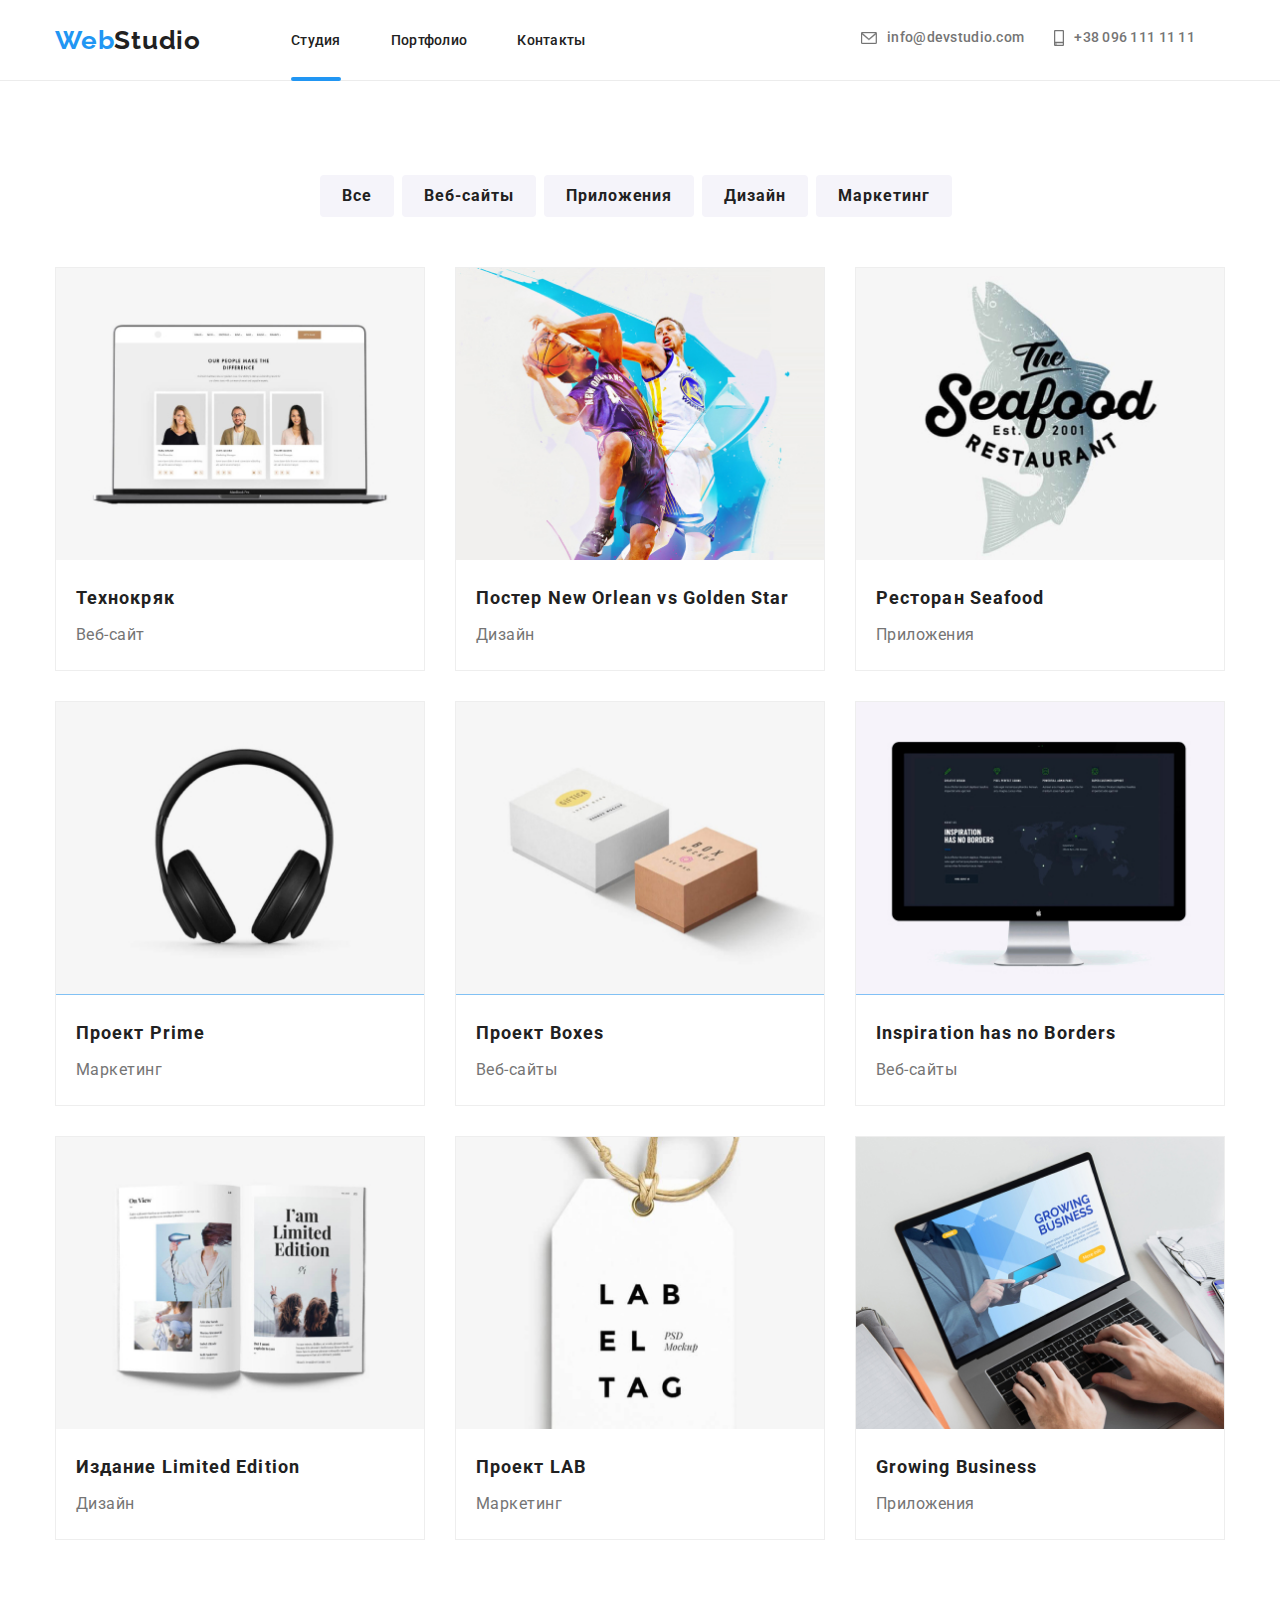
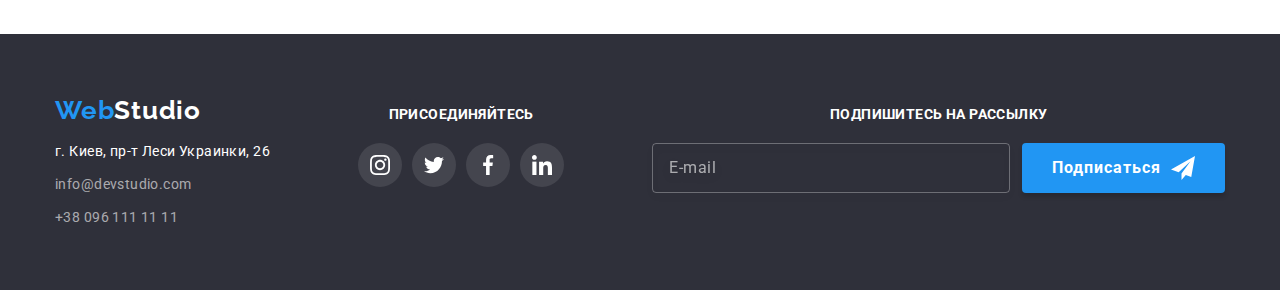
==== portfolio.html @ 198b00a4 "cтудитя готова" ====
<!DOCTYPE html>
<html lang="en">
  <head>
    <meta charset="UTF-8" />
    <meta http-equiv="X-UA-Compatible" content="IE=edge" />

    <link rel="preconnect" href="https://fonts.gstatic.com" />
    <link
      href="https://fonts.googleapis.com/css2?family=Raleway:wght@700&family=Roboto:wght@400;500;700;900&display=swap"
      rel="stylesheet"
    />
    <link rel="stylesheet" href="../css/main.min.css" />
    <meta name="viewport" content="width=device-width, initial-scale=1.0" />
    <title>Portfolio</title>
  </head>
  <body>
    <header class="header">
      <div class="container">
        <!-- Navigations -->
        <a href="./" class="navig-logo link">
          <span class="logo-span">Web</span>Studio</a
        >
        <div class="menu-container" data-menu>
          <nav class="navig">
            <ul class="menu list-no">
              <li class="menu__item">
                <a class="menu__link link line-bottom-link" href="./index.html"
                  >Студия</a
                >
              </li>

              <li class="menu__item">
                <a class="menu__link link" href="./">Портфолио</a>
              </li>
              <li class="menu__item">
                <a class="menu__link link" href="#">Контакты</a>
              </li>
            </ul>
          </nav>
          <div class="cont-block">
            <ul class="con-list list-no">
              <li class="con-list__item">
                <a class="con-list__link" href="mailto:info@devstudio.com">
                  <svg class="con-list__icon" width="16" height="12">
                    <use href="./img/icons/icons.svg#icon-envelope"></use>
                  </svg>
                  info@devstudio.com
                </a>
              </li>
              <li class="con-list__item con-list__item--right-magrin">
                <a class="link con-list__link" href="tel:+380961111111">
                  <svg class="con-list__icon" width="10" height="16">
                    <use href="./img/icons/icons.svg#icon-smartphone"></use>
                  </svg>

                  +38 096 111 11 11
                </a>
              </li>
            </ul>
            <ul class="sn-list">
              <li class="sn-list__item">
                <a href="#" class="sn-list__link">Instagram</a>
              </li>
              <li class="sn-list__item">
                <a href="#" class="sn-list__link">Twitter</a>
              </li>
              <li class="sn-list__item">
                <a href="#" class="sn-list__link">Facebook</a>
              </li>
              <li class="sn-list__item">
                <a href="#" class="sn-list__link">LinkedIn</a>
              </li>
            </ul>
          </div>
        </div>
        <button class="burger-but" type="button" data-menu-button>
          <svg
            class="burger-but__svg"
            aria-label="переключатель мобильного меню"
          >
            <use
              class="burger-but__icon-menu"
              href="./img/icons/icons.svg#burger"
            ></use>
            <use
              class="burger-but__icon-cross"
              href="./img/icons/icons.svg#cross-menu"
            ></use>
          </svg>
        </button>
      </div>
    </header>
    <main>
      <section class="catalog">
        <div class="container">
          <ul class="but-list list-no">
            <li><button class="but-list__but" type="button">Все</button></li>
            <li>
              <button class="but-list__but" type="button">Веб-сайты</button>
            </li>
            <li>
              <button class="but-list__but" type="button">Приложения</button>
            </li>
            <li><button class="but-list__but" type="button">Дизайн</button></li>
            <li>
              <button class="but-list__but" type="button">Маркетинг</button>
            </li>
          </ul>
          <ul class="project-list list-no">
            <!-- Я не знаю это должна быть кнопка или ссылка. Я думаю ссылка -->
            <li class="project-list__item">
              <a href="#" class="project">
                <div class="project__des-block">
                  <img
                    src="../img/portfolio/img.jpg"
                    alt="Веб-сайт"
                    width="370"
                  />
                  <p class="project__dec">
                    Технокряк это современная площадка распространения
                    коронавируса. Компании используют эту платформу для
                    цифрового шпионажа и атак на защищённые сервера конкурентов.
                  </p>
                </div>
                <div class="project__name-type-b">
                  <h3 class="project__name">Технокряк</h3>
                  <p class="project__type">Веб-сайт</p>
                </div>
              </a>
            </li>
            <li class="project-list__item">
              <a href="#" class="project">
                <div class="project__des-block">
                  <img
                    src="../img/portfolio/img-1.jpg"
                    alt="Дизайн"
                    width="370"
                  />
                  <p class="project__dec">
                    Технокряк это современная площадка распространения
                    коронавируса. Компании используют эту платформу для
                    цифрового шпионажа и атак на защищённые сервера конкурентов.
                  </p>
                </div>
                <div class="project__name-type-b">
                  <h3 class="project__name">
                    Постер New Orlean vs Golden Star
                  </h3>
                  <p class="project__type">Дизайн</p>
                </div>
              </a>
            </li>
            <li class="project-list__item">
              <a href="#" class="project">
                <div class="project__des-block">
                  <img
                    src="../img/portfolio/img-2.jpg"
                    alt="Приложения"
                    width="370"
                  />
                  <p class="project__dec">
                    Технокряк это современная площадка распространения
                    коронавируса. Компании используют эту платформу для
                    цифрового шпионажа и атак на защищённые сервера конкурентов.
                  </p>
                </div>
                <div class="project__name-type-b">
                  <h3 class="project__name">Ресторан Seafood</h3>
                  <p class="project__type">Приложения</p>
                </div>
              </a>
            </li>
            <li class="project-list__item">
              <a href="#" class="project">
                <div class="project__des-block">
                  <img
                    src="../img/portfolio/img-3.jpg"
                    alt="Маркетинг"
                    width="370"
                  />
                  <p class="project__dec">
                    Технокряк это современная площадка распространения
                    коронавируса. Компании используют эту платформу для
                    цифрового шпионажа и атак на защищённые сервера конкурентов.
                  </p>
                </div>
                <div class="project__name-type-b">
                  <h3 class="project__name">Проект Prime</h3>
                  <p class="project__type">Маркетинг</p>
                </div>
              </a>
            </li>
            <li class="project-list__item">
              <a href="#" class="project">
                <div class="project__des-block">
                  <img
                    src="../img/portfolio/img-4.jpg"
                    alt="Приложения"
                    width="370"
                  />
                  <p class="project__dec">
                    Технокряк это современная площадка распространения
                    коронавируса. Компании используют эту платформу для
                    цифрового шпионажа и атак на защищённые сервера конкурентов.
                  </p>
                </div>
                <div class="project__name-type-b">
                  <h3 class="project__name">Проект Boxes</h3>
                  <p class="project__type">Веб-сайты</p>
                </div>
              </a>
            </li>
            <li class="project-list__item">
              <a href="" class="project">
                <div class="project__des-block">
                  <img
                    src="../img/portfolio/img-5.jpg"
                    alt="Веб-сайты"
                    width="370"
                  />
                  <p class="project__dec">
                    Технокряк это современная площадка распространения
                    коронавируса. Компании используют эту платформу для
                    цифрового шпионажа и атак на защищённые сервера конкурентов.
                  </p>
                </div>
                <div class="project__name-type-b">
                  <h3 class="project__name">Inspiration has no Borders</h3>
                  <p class="project__type">Веб-сайты</p>
                </div>
              </a>
            </li>
            <li class="project-list__item">
              <a href="#" class="project">
                <div class="project__des-block">
                  <img
                    src="../img/portfolio/img-6.jpg"
                    alt="Дизайн"
                    width="370"
                  />
                  <p class="project__dec">
                    Технокряк это современная площадка распространения
                    коронавируса. Компании используют эту платформу для
                    цифрового шпионажа и атак на защищённые сервера конкурентов.
                  </p>
                </div>
                <div class="project__name-type-b">
                  <h3 class="project__name">Издание Limited Edition</h3>
                  <p class="project__type">Дизайн</p>
                </div>
              </a>
            </li>
            <li class="project-list__item">
              <a href="#" class="project">
                <div class="project__des-block">
                  <img
                    src="../img/portfolio/img-7.jpg"
                    alt="Маркетинг"
                    width="370"
                  />
                  <p class="project__dec">
                    Технокряк это современная площадка распространения
                    коронавируса. Компании используют эту платформу для
                    цифрового шпионажа и атак на защищённые сервера конкурентов.
                  </p>
                </div>
                <div class="project__name-type-b">
                  <h3 class="project__name">Проект LAB</h3>
                  <p class="project__type">Маркетинг</p>
                </div>
              </a>
            </li>
            <li class="project-list__item">
              <a href="#" class="project">
                <div class="project__des-block">
                  <img
                    src="../img/portfolio/img-8.jpg"
                    alt="Приложения"
                    width="370"
                  />
                  <p class="project__dec">
                    Технокряк это современная площадка распространения
                    коронавируса. Компании используют эту платформу для
                    цифрового шпионажа и атак на защищённые сервера конкурентов.
                  </p>
                </div>
                <div class="project__name-type-b">
                  <h3 class="project__name">Growing Business</h3>
                  <p class="project__type">Приложения</p>
                </div>
              </a>
            </li>
          </ul>
        </div>
      </section>
    </main>
    <footer class="footer">
      <div class="container content-foot">
        <!-- Адрес и контакты в футере -->
        <div class="info-footer">
          <a href="./" class="info-footer__logo">
            <span class="logo-span">Web</span
            ><span class="white-span">Studio</span>
          </a>
          <address class="address">
            <a
              href="https://goo.gl/maps/hZhFV1fXpXnWWx7i7"
              class="address__street link"
              target="_blank"
              >г. Киев, пр-т Леси Украинки, 26</a
            >
            <ul class="con-list con-list--no-flex">
              <li
                class="
                  con-list__item con-list__item--margin con-list__item--look
                "
              >
                <a
                  class="link con-list__link-footer"
                  href="mailto:info@devstudio.com"
                >
                  info@devstudio.com
                </a>
              </li>
              <li
                class="
                  con-list__item con-list__item--margin con-list__item--look
                "
              >
                <a class="link con-list__link-footer" href="tel:+380961111111">
                  +38 096 111 11 11
                </a>
              </li>
            </ul>
          </address>
        </div>
        <div class="sn-footer">
          <h3 class="sn-footer__title">присоединяйтесь</h3>
          <ul class="massage-list list-no">
            <li class="massage-list__items">
              <a href="" class="massage-list__link massage-list__link--bg">
                <svg
                  class="massage-list__icon massage-list__icon--fill"
                  width="40"
                >
                  <use href="./img/icons/icons.svg#icon-instagram"></use>
                </svg>
              </a>
            </li>
            <li class="massage-list__items">
              <a href="" class="massage-list__link link massage-list__link--bg">
                <svg
                  class="massage-list__icon massage-list__icon--fill"
                  width="40"
                >
                  <use href="./img/icons/icons.svg#icon-twitter"></use>
                </svg>
              </a>
            </li>
            <li class="massage-list__items">
              <a href="" class="massage-list__link link massage-list__link--bg">
                <svg
                  class="massage-list__icon massage-list__icon--fill"
                  width="40"
                >
                  <use href="./img/icons/icons.svg#icon-facebook"></use>
                </svg>
              </a>
            </li>
            <li class="massage-list__items">
              <a href="" class="massage-list__link link massage-list__link--bg">
                <svg
                  class="massage-list__icon massage-list__icon--fill"
                  width="40"
                >
                  <use href="./img/icons/icons.svg#icon-linkedin"></use>
                </svg>
              </a>
            </li>
          </ul>
        </div>
        <div class="form-block">
          <h3 class="sn-footer__title">Подпишитесь на рассылку</h3>
          <form class="footer-form">
            <input
              type="email"
              class="footer-form__input"
              placeholder="E-mail"
              autocomplete="email"
            />
            <button type="submit" class="footer-form__order-but">
              Подписаться
              <svg class="footer-form__icon">
                <use href="./img/icons/icons.svg#teleg-icon"></use>
              </svg>
            </button>
          </form>
        </div>
      </div>
    </footer>
  </body>
  <script src="./js/menu.js"></script>
</html>
---- css/main.min.css ----
*,::before,::after{margin:0;padding:0}img{display:block;max-width:100%;height:auto}h1,h2,h3,h4,h5,h6,p{margin-top:0}html{-webkit-box-sizing:border-box;box-sizing:border-box}*,*::after,*::before{-webkit-box-sizing:inherit;box-sizing:inherit}ul{list-style:none}a{text-decoration:none}body{-webkit-box-sizing:border-box;box-sizing:border-box;font-family:"Roboto",sans-serif;background:#ffffff}button{cursor:pointer}.container{margin-left:auto;margin-right:auto;padding:0px 15px}@media screen and (min-width: 480px){.container{width:480px}}@media screen and (min-width: 768px){.container{width:768px}}@media screen and (min-width: 1200px){.container{width:1200px}}.title-section{font-family:"Roboto",sans-serif;font-weight:700;font-size:28px;line-height:1.17;text-align:center;letter-spacing:0.03em;margin-bottom:30px}@media screen and (min-width: 1200px){.title-section{font-size:36px;line-height:1.16;margin-bottom:50px}}.hero-section__order-but,.footer-form__order-but,.order-but,.but-list__but{background:#2196f3;font-family:"Roboto",sans-serif;font-weight:700;font-size:16px;line-height:1.87;border:none;letter-spacing:0.06em;color:#ffffff;-webkit-box-shadow:0px 4px 4px rgba(0,0,0,0.15);box-shadow:0px 4px 4px rgba(0,0,0,0.15);border-radius:4px;-webkit-transition:-webkit-transform 600ms cubic-bezier(0.4, 0, 0.2, 1);transition:-webkit-transform 600ms cubic-bezier(0.4, 0, 0.2, 1);transition:transform 600ms cubic-bezier(0.4, 0, 0.2, 1);transition:transform 600ms cubic-bezier(0.4, 0, 0.2, 1), -webkit-transform 600ms cubic-bezier(0.4, 0, 0.2, 1);overflow:hidden;padding:10px 30px 10px 30px}.hero-section__order-but:active,.footer-form__order-but:active,.order-but:active,.but-list__but:active{-webkit-transform:scale(0.9);transform:scale(0.9)}.navig-logo,.info-footer__logo{font-family:"Raleway", sans-serif;font-weight:700;font-size:24px;line-height:1.3;letter-spacing:0.03em;height:31px;color:#212121}@media screen and (min-width: 1200px){.navig-logo,.info-footer__logo{font-size:26px}}.navig{display:-webkit-box;display:-ms-flexbox;display:flex;-ms-flex-wrap:wrap;flex-wrap:wrap}.header{position:-webkit-sticky;position:sticky;padding:24px 0px 25px 0px;border-bottom:1px solid #ececec}.header .container{display:-webkit-box;display:-ms-flexbox;display:flex;-webkit-box-pack:justify;-ms-flex-pack:justify;justify-content:space-between;-webkit-box-align:center;-ms-flex-align:center;align-items:center}@media screen and (min-width: 1200px){.header .container{-webkit-box-pack:start;-ms-flex-pack:start;justify-content:flex-start}}.navig-logo{margin-right:90px}.navig-logo .logo-span{color:#2196f3}@media screen and (max-width: 767px){.menu-container{position:absolute;top:0;left:0;width:100%;height:100vh;display:none;background:#FFFFFF;padding:48px 40px}.menu-container.is-open{display:-webkit-box;display:-ms-flexbox;display:flex;-webkit-box-orient:vertical;-webkit-box-direction:normal;-ms-flex-direction:column;flex-direction:column;-webkit-box-pack:justify;-ms-flex-pack:justify;justify-content:space-between}}@media screen and (min-width: 768px){.menu-container{display:-webkit-box;display:-ms-flexbox;display:flex;width:100%}}@media screen and (min-width: 767px){.menu{-webkit-box-align:center;-ms-flex-align:center;align-items:center;display:-webkit-box;display:-ms-flexbox;display:flex}}.menu__item{position:relative;margin-right:50px}.menu__item:not(:last-child){margin-bottom:35px}@media screen and (min-width: 768px){.menu__item:not(:last-child){margin-bottom:0px;margin-right:50px}}.menu__link{font-weight:500;font-size:40px;line-height:1.17;text-align:center;letter-spacing:0.02em;color:#212121;-webkit-transition:color 250ms cubic-bezier(0.4, 0, 0.2, 1);transition:color 250ms cubic-bezier(0.4, 0, 0.2, 1)}@media screen and (min-width: 767px){.menu__link{font-size:14px;font-weight:500;line-height:1.14;color:#212121;letter-spacing:0.02em}}.menu__link:hover,.menu__link:focus{color:#2196f3}@media screen and (min-width: 768px){.menu__link::after{position:absolute;top:100%;left:0%;width:100%;content:"";background:#2196f3;border-radius:2px;height:4px;margin-top:34.3px;-webkit-transform:scaleX(0);transform:scaleX(0);-webkit-transition:-webkit-transform 250ms cubic-bezier(0.4, 0, 0.2, 1);transition:-webkit-transform 250ms cubic-bezier(0.4, 0, 0.2, 1);transition:transform 250ms cubic-bezier(0.4, 0, 0.2, 1);transition:transform 250ms cubic-bezier(0.4, 0, 0.2, 1), -webkit-transform 250ms cubic-bezier(0.4, 0, 0.2, 1)}}@media screen and (min-width: 1200px){.menu__link::after{margin-top:28.3px}}.menu__link:hover::after,.menu__link:focus::after{-webkit-transform:scaleX(1);transform:scaleX(1)}@media screen and (min-width: 768px){.line-bottom-link::after{position:absolute;top:100%;left:0%;width:100%;content:"";background:#2196f3;border-radius:2px;height:4px;margin-top:34.3px;-webkit-transform:scaleX(1);transform:scaleX(1)}}@media screen and (min-width: 1200px){.line-bottom-link::after{margin-top:28.3px}}.cont-block{display:block}@media screen and (min-width: 1200px){.cont-block{margin-left:auto}}@media screen and (max-width: 767px){.con-list{margin-bottom:64px;display:-webkit-box;display:-ms-flexbox;display:flex;-webkit-box-orient:vertical;-webkit-box-direction:reverse;-ms-flex-direction:column-reverse;flex-direction:column-reverse}}@media screen and (min-width: 768px){.con-list{display:-webkit-box;display:-ms-flexbox;display:flex;-webkit-box-orient:vertical;-webkit-box-direction:normal;-ms-flex-direction:column;flex-direction:column;margin-left:auto}}@media screen and (min-width: 1200px){.con-list{-webkit-box-orient:horizontal;-webkit-box-direction:normal;-ms-flex-direction:row;flex-direction:row}}@media screen and (min-width: 768px) and (max-width: 1199px){.con-list__item--bottom-margin{margin-bottom:10px}}.con-list__item--right-magrin{margin-right:0px}@media screen and (min-width: 1200px){.con-list__item{margin-right:30px}}.con-list__link{font-weight:500;font-size:34px;line-height:1.17;color:#757575;display:-webkit-box;display:-ms-flexbox;display:flex;-webkit-box-align:center;-ms-flex-align:center;align-items:center;-webkit-transition:color 250ms cubic-bezier(0.4, 0, 0.2, 1),fill 250ms cubic-bezier(0.4, 0, 0.2, 1);transition:color 250ms cubic-bezier(0.4, 0, 0.2, 1),fill 250ms cubic-bezier(0.4, 0, 0.2, 1)}@media screen and (max-width: 767px){.con-list__item:first-child .con-list__link{font-size:24px;line-height:2;color:#757575}}@media screen and (min-width: 768px){.con-list__link{font-weight:500;font-size:14px;line-height:1.14;letter-spacing:0.02em;color:#757575}}.con-list__link:hover,.con-list__link:focus{color:#2196f3}.con-list__icon{stroke:currentColor;margin-right:10px}@media screen and (max-width: 767px){.con-list__icon{display:none}}.sn-list{display:-webkit-box;display:-ms-flexbox;display:flex}@media screen and (min-width: 768px){.sn-list{display:none}}.sn-list__item{display:inline-block}.sn-list__item:not(:last-child){margin-right:10px}.sn-list__link{font-family:"Roboto",sans-serif;font-weight:500;font-size:18px;line-height:1.22;letter-spacing:0.02em;color:#2196f3;border-right:1px solid rgba(33,33,33,0.2);padding-right:10px}.burger-but{z-index:10;display:inline;border:none;background:none}@media screen and (min-width: 768px){.burger-but{display:none}}.burger-but__svg{width:40px;height:40px}.burger-but__icon-menu{display:block}.burger-but.is-open .burger-but__icon-menu{display:none}.burger-but__icon-cross{display:none}.burger-but.is-open .burger-but__icon-cross{display:block}.hero-section__order-but,.footer-form__order-but,.order-but,.but-list__but{background:#2196f3;font-family:"Roboto",sans-serif;font-weight:700;font-size:16px;line-height:1.87;border:none;letter-spacing:0.06em;color:#ffffff;-webkit-box-shadow:0px 4px 4px rgba(0,0,0,0.15);box-shadow:0px 4px 4px rgba(0,0,0,0.15);border-radius:4px;-webkit-transition:-webkit-transform 600ms cubic-bezier(0.4, 0, 0.2, 1);transition:-webkit-transform 600ms cubic-bezier(0.4, 0, 0.2, 1);transition:transform 600ms cubic-bezier(0.4, 0, 0.2, 1);transition:transform 600ms cubic-bezier(0.4, 0, 0.2, 1), -webkit-transform 600ms cubic-bezier(0.4, 0, 0.2, 1);overflow:hidden;padding:10px 30px 10px 30px}.hero-section__order-but:active,.footer-form__order-but:active,.order-but:active,.but-list__but:active{-webkit-transform:scale(0.9);transform:scale(0.9)}.navig-logo,.info-footer__logo{font-family:"Raleway", sans-serif;font-weight:700;font-size:24px;line-height:1.3;letter-spacing:0.03em;height:31px;color:#212121}@media screen and (min-width: 1200px){.navig-logo,.info-footer__logo{font-size:26px}}.hero-section{display:-webkit-box;display:-ms-flexbox;display:flex;-webkit-box-align:center;-ms-flex-align:center;align-items:center;padding-top:200px;padding-bottom:200px}.hero-section--fon{max-width:1600px;height:400px;background-image:-webkit-gradient(linear, left bottom, left top, from(rgba(47,48,58,0.4)), to(rgba(47,48,58,0.4))),url(../img/bg.jpg);background-image:linear-gradient(to top, rgba(47,48,58,0.4), rgba(47,48,58,0.4)),url(../img/bg.jpg);background-size:cover;background-position:center;background-repeat:no-repeat;margin:0 auto}@media screen and (min-width: 1200px){.hero-section--fon{height:600px}}.hero-section__main-title{color:#fff;font-family:"Roboto",sans-serif;font-weight:900;font-size:26px;line-height:1.61;text-align:center;letter-spacing:0.06em;text-transform:uppercase;margin:0 auto 30px auto;width:360px}@media screen and (min-width: 1200px){.hero-section__main-title{width:696px;font-size:44px;line-height:1.36}}.hero-section__order-but{display:block;margin-left:auto;margin-right:auto}.center{text-align:center}.about-section{padding-top:60px;padding-bottom:60px}@media screen and (min-width: 1200px){.about-section{padding-top:94px;padding-bottom:94px}}.about-list{display:-webkit-box;display:-ms-flexbox;display:flex;-ms-flex-wrap:wrap;flex-wrap:wrap}@media screen and (min-width: 767px) and (max-width: 1199px){.about-list{margin:-15px}}@media screen and (min-width: 1200px){.about-list{-ms-flex-wrap:nowrap;flex-wrap:nowrap}}@media screen and (max-width: 767px){.about-list__item{width:100%}}@media screen and (min-width: 768px){.about-list__item{margin:15px;width:354px}}@media screen and (min-width: 1200px){.about-list__item{margin:15px;width:270px}}.about-list__item:not(:last-child){margin-bottom:30px}.about-list__item::before{content:"";display:inline-block;width:100%;height:120px;background-color:#f5f4fa;margin-bottom:30px}.icon-det::before{background-image:url(../img/icons/antenna.svg);background-size:70px 70px;background-repeat:no-repeat;background-position:center}.icon-time::before{background-image:url(../img/icons/clock.svg);background-size:70px 70px;background-repeat:no-repeat;background-position:center}.icon-plan::before{background-image:url(../img/icons/diagram.svg);background-size:70px 70px;background-repeat:no-repeat;background-position:center}.icon-tech::before{background-image:url(../img/icons/astronaut.svg);background-size:70px 70px;background-repeat:no-repeat;background-position:center}.about-list__mini-title{font-family:"Roboto",sans-serif;font-weight:700;font-size:14px;line-height:1.14;letter-spacing:0.03em;text-transform:uppercase;margin-bottom:10px}@media screen and (max-width: 767px){.about-list__mini-title{text-align:center}}.about-list__description{color:#757575;font-size:14px;line-height:1.71;letter-spacing:0.03em}.list-img-section{padding-bottom:94px}@media screen and (max-width: 1199px){.list-img-section{display:none}}.list-img{display:-webkit-box;display:-ms-flexbox;display:flex;-webkit-box-pack:justify;-ms-flex-pack:justify;justify-content:space-between}.list-img__card-img{position:relative}.list-img__desc{position:absolute;bottom:0;left:50%;-webkit-transform:translateX(-50%);transform:translateX(-50%);color:#fff;padding:27px 0px 27px 0px;width:100%;text-align:center;background-color:rgba(47,48,58,0.8);margin:0}.team-section{padding-top:60px;padding-bottom:60px;background:#f5f4fa}@media screen and (min-width: 768px){.list-team{-ms-flex-wrap:wrap;flex-wrap:wrap;display:-webkit-box;display:-ms-flexbox;display:flex;margin:-15px}}.list-team__item{background-color:white;-webkit-box-shadow:0px 1px 3px rgba(0,0,0,0.12),0px 1px 1px rgba(0,0,0,0.14),0px 2px 1px rgba(0,0,0,0.2);box-shadow:0px 1px 3px rgba(0,0,0,0.12),0px 1px 1px rgba(0,0,0,0.14),0px 2px 1px rgba(0,0,0,0.2);border-radius:0px 0px 4px 4px;padding-bottom:30px}@media screen and (min-width: 480px) and (max-width: 767px){.list-team__item{width:100%}.list-team__item:not(:last-child){margin-bottom:30px}}@media screen and (min-width: 768px){.list-team__item{width:354px;margin:15px}}@media screen and (min-width: 1200px){.list-team__item{width:270px;margin:15px}}.list-team__img{width:450px;margin-right:auto;margin-left:auto}.list-team__title-name{font-family:"Roboto",sans-serif;color:#212121;font-weight:500;font-size:16px;line-height:1.18;text-align:center;letter-spacing:0.03em;margin-top:30px;margin-bottom:10px}.list-team__job{font-family:inherit;color:#757575;font-size:16px;line-height:1.18;letter-spacing:0.03em;text-align:center;margin-bottom:16px}.massage-list{-webkit-box-pack:center;-ms-flex-pack:center;justify-content:center;display:-webkit-box;display:-ms-flexbox;display:flex}.massage-list__items:not(:last-child){margin-right:10px}.massage-list__link{display:-webkit-box;display:-ms-flexbox;display:flex;width:44px;height:44px;border-radius:50%;-webkit-box-align:center;-ms-flex-align:center;align-items:center;-webkit-box-pack:center;-ms-flex-pack:center;justify-content:center;-webkit-transition:background-color 250ms cubic-bezier(0.4, 0, 0.2, 1);transition:background-color 250ms cubic-bezier(0.4, 0, 0.2, 1)}.massage-list__link:hover,.massage-list__link:focus{background-color:#2196f3}.massage-list__icon{width:20px;height:20px;fill:#afb1b8;-webkit-transition:fill 250ms cubic-bezier(0.4, 0, 0.2, 1);transition:fill 250ms cubic-bezier(0.4, 0, 0.2, 1)}.massage-list__link:hover .massage-list__icon,.massage-list__link:focus .massage-list__icon{fill:white}.clients-section{padding-top:60px;padding-bottom:60px}@media screen and (min-width: 1200px){.clients-section{padding-top:94px;padding-bottom:94px}}.clients-list{display:-webkit-box;display:-ms-flexbox;display:flex;-ms-flex-wrap:wrap;flex-wrap:wrap;margin:-15px}@media screen and (max-width: 479px){.clients-list{display:block}}.clients-list__item{margin:15px}.clients-list__link{fill:#afb1b8;display:-webkit-box;display:-ms-flexbox;display:flex;-webkit-box-pack:center;-ms-flex-pack:center;justify-content:center;-webkit-box-align:center;-ms-flex-align:center;align-items:center;border:1px solid #afb1b8;border-radius:4px;-webkit-transition:fill 250ms cubic-bezier(0.4, 0, 0.2, 1),border-color 250ms cubic-bezier(0.4, 0, 0.2, 1) 250ms;transition:fill 250ms cubic-bezier(0.4, 0, 0.2, 1),border-color 250ms cubic-bezier(0.4, 0, 0.2, 1) 250ms;width:210px;height:92px}.clients-list__link:hover,.clients-list__link:focus{fill:#2196f3;border-color:#2196f3}@media screen and (max-width: 479px){.clients-list__link{width:100%}}@media screen and (min-width: 768px){.clients-list__link{width:226px}}@media screen and (min-width: 1200px){.clients-list__link{width:170px}}.clients-list__logo{width:106px;height:60px}.footer{background:#2f303a;padding-top:60px;padding-bottom:60px}@media screen and (min-widt: 768px) and (max-width: 1199px){.footer{padding-left:65px;padding-right:65px}}.content-foot{display:-webkit-box;display:-ms-flexbox;display:flex}@media screen and (max-width: 767px){.content-foot{-webkit-box-orient:vertical;-webkit-box-direction:normal;-ms-flex-direction:column;flex-direction:column}}@media screen and (min-width: 768px){.content-foot{-ms-flex-wrap:wrap;flex-wrap:wrap;-webkit-box-pack:justify;-ms-flex-pack:justify;justify-content:space-between;-webkit-box-align:baseline;-ms-flex-align:baseline;align-items:baseline}}.info-footer{display:-webkit-box;display:-ms-flexbox;display:flex;-webkit-box-orient:vertical;-webkit-box-direction:normal;-ms-flex-direction:column;flex-direction:column}@media screen and (max-width: 767px){.info-footer{margin-bottom:60px}}@media screen and (max-width: 1200px){.info-footer__logo{margin-left:auto;margin-right:auto}}.info-footer__logo .logo-span{color:#2196f3}.info-footer__logo .white-span{color:white}.address{font-style:normal;margin-top:20px;text-align:center}@media screen and (min-width: 1200px){.address{margin-top:15px;text-align:left}}.address__street{color:#fff;font-family:"Roboto",sans-serif;font-size:14px;line-height:1.71;letter-spacing:0.03em}@media screen and (max-width: 767px){.address__street{margin-left:auto;margin-right:auto}}.con-list__link-footer{color:rgba(255,255,255,0.6);font-family:Roboto;font-style:normal;font-weight:normal;font-size:14px;line-height:1.71;text-align:center;letter-spacing:0.03em}.con-list__link-footer:hover,.con-list__link-footer:focus{color:#2196f3}@media screen and (min-width: 1200px){.con-list__link-footer{text-align:left}}.con-list--no-flex{display:-webkit-box;display:-ms-flexbox;display:flex;-webkit-box-orient:vertical;-webkit-box-direction:normal;-ms-flex-direction:column;flex-direction:column;margin-bottom:0px}.con-list__item--margin{margin-top:9px;margin-right:auto;margin-left:auto}.con-list__item--look{display:-webkit-box;display:-ms-flexbox;display:flex;-webkit-box-orient:vertical;-webkit-box-direction:normal;-ms-flex-direction:column;flex-direction:column}@media screen and (min-width: 1200px){.con-list__item--margin{margin-top:9px;margin-right:0px;margin-left:0px}}.sn-footer{-webkit-box-align:center;-ms-flex-align:center;align-items:center;display:-webkit-box;display:-ms-flexbox;display:flex;-webkit-box-orient:vertical;-webkit-box-direction:normal;-ms-flex-direction:column;flex-direction:column}@media screen and (max-width: 767px){.sn-footer{margin-bottom:60px}}.sn-footer__title{font-family:"Roboto",sans-serif;font-weight:700;font-size:14px;line-height:1.14;letter-spacing:0.03em;text-transform:uppercase;color:#fff;margin-bottom:20px}.massage-list__link--bg{background:rgba(255,255,255,0.1)}.massage-list__icon--fill{fill:#fff}.form-block{display:-webkit-box;display:-ms-flexbox;display:flex;-webkit-box-orient:vertical;-webkit-box-direction:normal;-ms-flex-direction:column;flex-direction:column;-webkit-box-align:center;-ms-flex-align:center;align-items:center}@media screen and (min-width: 768px) and (max-width: 1199px){.form-block{margin:60px auto 0px auto}}.footer-form{display:-webkit-box;display:-ms-flexbox;display:flex;-webkit-box-orient:vertical;-webkit-box-direction:normal;-ms-flex-direction:column;flex-direction:column;-webkit-box-align:center;-ms-flex-align:center;align-items:center}@media screen and (min-width: 1200px){.footer-form{-webkit-box-orient:horizontal;-webkit-box-direction:normal;-ms-flex-direction:row;flex-direction:row}}.footer-form__input{outline:none;border:1px solid rgba(255,255,255,0.3);-webkit-box-sizing:border-box;box-sizing:border-box;-webkit-filter:drop-shadow(0px 4px 4px rgba(0,0,0,0.15));filter:drop-shadow(0px 4px 4px rgba(0,0,0,0.15));border-radius:4px;width:358px;height:50px;background:none;margin-right:12px;padding:15px 16px 15px 16px;font-family:"Roboto",sans-serif;font-weight:400;font-size:16px;line-height:1.25;letter-spacing:0.03em;color:rgba(255,255,255,0.89);display:block}.footer-form__input::-webkit-input-placeholder{font-family:"Roboto",sans-serif;font-weight:400;font-size:16px;line-height:1.25;letter-spacing:0.03em;color:rgba(255,255,255,0.6)}.footer-form__input:-ms-input-placeholder{font-family:"Roboto",sans-serif;font-weight:400;font-size:16px;line-height:1.25;letter-spacing:0.03em;color:rgba(255,255,255,0.6)}.footer-form__input::-ms-input-placeholder{font-family:"Roboto",sans-serif;font-weight:400;font-size:16px;line-height:1.25;letter-spacing:0.03em;color:rgba(255,255,255,0.6)}.footer-form__input::placeholder{font-family:"Roboto",sans-serif;font-weight:400;font-size:16px;line-height:1.25;letter-spacing:0.03em;color:rgba(255,255,255,0.6)}@media screen and (max-width: 1199px){.footer-form__input{margin-bottom:20px}}@media screen and (min-width: 768px){.footer-form__input{width:450px}}@media screen and (min-width: 1200px){.footer-form__input{width:358px}}.footer-form__order-but{display:-webkit-box;display:-ms-flexbox;display:flex;-webkit-box-align:center;-ms-flex-align:center;align-items:center}.footer-form__icon{display:block;width:24px;height:24px;-webkit-transition:-webkit-transform 350ms cubic-bezier(0.4, 0, 0.2, 1);transition:-webkit-transform 350ms cubic-bezier(0.4, 0, 0.2, 1);transition:transform 350ms cubic-bezier(0.4, 0, 0.2, 1);transition:transform 350ms cubic-bezier(0.4, 0, 0.2, 1), -webkit-transform 350ms cubic-bezier(0.4, 0, 0.2, 1);margin-left:10px;fill:white}.footer-form__order-but:active .footer-form__icon{-webkit-transform:translate(200%, -200%);transform:translate(200%, -200%)}.back-drop-appl{padding:94px 15px 94px 15px;position:fixed;top:0;left:0;width:100%;height:100%;background:rgba(0,0,0,0.2);-webkit-transition:opacity 450ms cubic-bezier(0.4, 0, 0.2, 1);transition:opacity 450ms cubic-bezier(0.4, 0, 0.2, 1);overflow-y:scroll}.back-drop-appl.is-hidden .modal-appl{-webkit-transform:translate(-50%, -50%) scale(0.9);transform:translate(-50%, -50%) scale(0.9)}.modal-appl{position:relative;background-color:#fff;-webkit-transition:-webkit-transform 450ms cubic-bezier(0.4, 0, 0.2, 1);transition:-webkit-transform 450ms cubic-bezier(0.4, 0, 0.2, 1);transition:transform 450ms cubic-bezier(0.4, 0, 0.2, 1);transition:transform 450ms cubic-bezier(0.4, 0, 0.2, 1), -webkit-transform 450ms cubic-bezier(0.4, 0, 0.2, 1)}@media screen and (min-width: 768px){.modal-appl{position:absolute;top:50%;left:50%;-webkit-transform:translate(-50%, -50%) scale(1);transform:translate(-50%, -50%) scale(1);max-width:450px}}@media screen and (min-width: 1200px){.modal-appl{max-width:528px}}.modal-apll__close{position:absolute;top:10px;right:8px;height:30px;width:30px;display:-webkit-box;display:-ms-flexbox;display:flex;-webkit-box-pack:center;-ms-flex-pack:center;justify-content:center;-webkit-box-align:center;-ms-flex-align:center;align-items:center;border-radius:50%;background:#ffffff;border:1px solid rgba(0,0,0,0.1);-webkit-box-sizing:border-box;box-sizing:border-box}.close-icon{width:18px;height:18px;fill:black}.close-icon:hover,.close-icon:focus{fill:#2196f3}.is-hidden{opacity:0;pointer-events:none}.form-modal{padding:40px;width:100%}.form-modal__title{font-weight:700;font-size:20px;line-height:1.15;text-align:center;letter-spacing:0.03em;margin-bottom:12px}.form-field{display:-webkit-box;display:-ms-flexbox;display:flex;-webkit-box-orient:vertical;-webkit-box-direction:normal;-ms-flex-direction:column;flex-direction:column}.form-input__label{display:block;margin-bottom:4px;font-weight:400;font-size:12px;line-height:1.16;color:#757575}.form-input{display:block}.form-input__block{position:relative;margin-bottom:10px}.form-input__input{padding:10px 0px 10px 42px;border:1px solid rgba(33,33,33,0.2);border-radius:4px;width:100%;font-family:"Roboto",sans-serif;font-weight:400;font-size:14px;-webkit-transition:border 250ms cubic-bezier(0.4, 0, 0.2, 1);transition:border 250ms cubic-bezier(0.4, 0, 0.2, 1)}.form-input__block:focus-within>.form-input__input{outline:none;border:1px solid #2196f3}.form-field__coment{resize:none;border:1px solid rgba(33,33,33,0.2);border-radius:4px;height:120px;padding:12px 16px 12px 16px;font-family:"Roboto",sans-serif;font-weight:400;font-size:14px;line-height:1.14;letter-spacing:0.01em;-webkit-transition:border 200ms cubic-bezier(0.4, 0, 0.2, 1);transition:border 200ms cubic-bezier(0.4, 0, 0.2, 1)}.form-field__coment::-webkit-input-placeholder{font-family:"Roboto",sans-serif;font-weight:400;font-size:14px;line-height:1.14;letter-spacing:0.01em;color:rgba(117,117,117,0.5)}.form-field__coment:-ms-input-placeholder{font-family:"Roboto",sans-serif;font-weight:400;font-size:14px;line-height:1.14;letter-spacing:0.01em;color:rgba(117,117,117,0.5)}.form-field__coment::-ms-input-placeholder{font-family:"Roboto",sans-serif;font-weight:400;font-size:14px;line-height:1.14;letter-spacing:0.01em;color:rgba(117,117,117,0.5)}.form-field__coment::placeholder{font-family:"Roboto",sans-serif;font-weight:400;font-size:14px;line-height:1.14;letter-spacing:0.01em;color:rgba(117,117,117,0.5)}.form-field__coment:focus{outline:none;border:1px solid #2196f3}.form-input__icon{position:absolute;top:50%;left:12px;-webkit-transform:translateY(-50%);transform:translateY(-50%);fill:#212121;width:18px;height:18px;-webkit-transition:fill 250ms cubic-bezier(0.4, 0, 0.2, 1);transition:fill 250ms cubic-bezier(0.4, 0, 0.2, 1)}.form-input__block:focus-within>.form-input__icon{fill:#2196f3}.check{display:-webkit-box;display:-ms-flexbox;display:flex;-webkit-box-align:center;-ms-flex-align:center;align-items:center;-webkit-box-pack:center;-ms-flex-pack:center;justify-content:center;margin-top:25px;padding-left:8px;margin-bottom:30px}.modal-checkbox{-webkit-appearance:none;-moz-appearance:none;appearance:none}.icon-check{display:inline-block;width:16px;height:15px;border:2px solid #212121;border-radius:2px;margin-right:8px}.modal-checkbox:checked+.icon-check{border:none;background:url(../img/icons/icon-check.svg),#2196f3;background-size:contain;background-origin:border-box;border-radius:3px}.span-dogovor{font-family:"Roboto",sans-serif;font-weight:400;font-size:12px;line-height:14px;letter-spacing:0.03em;color:#757575}@media screen and (min-width: 1200px){.span-dogovor{font-size:14px;line-height:1.71;letter-spacing:0.03em}}.cond{color:#2196f3;border-bottom:1.5px solid #2196f3}.order-but{display:block;margin-left:auto;margin-right:auto;-webkit-transition:-webkit-transform 300ms cubic-bezier(0.4, 0, 0.2, 1);transition:-webkit-transform 300ms cubic-bezier(0.4, 0, 0.2, 1);transition:transform 300ms cubic-bezier(0.4, 0, 0.2, 1);transition:transform 300ms cubic-bezier(0.4, 0, 0.2, 1), -webkit-transform 300ms cubic-bezier(0.4, 0, 0.2, 1)}.hero-section__order-but,.footer-form__order-but,.order-but,.but-list__but{background:#2196f3;font-family:"Roboto",sans-serif;font-weight:700;font-size:16px;line-height:1.87;border:none;letter-spacing:0.06em;color:#ffffff;-webkit-box-shadow:0px 4px 4px rgba(0,0,0,0.15);box-shadow:0px 4px 4px rgba(0,0,0,0.15);border-radius:4px;-webkit-transition:-webkit-transform 600ms cubic-bezier(0.4, 0, 0.2, 1);transition:-webkit-transform 600ms cubic-bezier(0.4, 0, 0.2, 1);transition:transform 600ms cubic-bezier(0.4, 0, 0.2, 1);transition:transform 600ms cubic-bezier(0.4, 0, 0.2, 1), -webkit-transform 600ms cubic-bezier(0.4, 0, 0.2, 1);overflow:hidden;padding:10px 30px 10px 30px}.hero-section__order-but:active,.footer-form__order-but:active,.order-but:active,.but-list__but:active{-webkit-transform:scale(0.9);transform:scale(0.9)}.navig-logo,.info-footer__logo{font-family:"Raleway", sans-serif;font-weight:700;font-size:24px;line-height:1.3;letter-spacing:0.03em;height:31px;color:#212121}@media screen and (min-width: 1200px){.navig-logo,.info-footer__logo{font-size:26px}}.catalog{padding:94px 0px 94px 0px}.but-list{display:-webkit-box;display:-ms-flexbox;display:flex;margin:0px auto 50px auto;-webkit-box-pack:center;-ms-flex-pack:center;justify-content:center}.but-list__but{margin-right:8px;border-radius:4px;padding:6px 22px 6px 22px;border:none;-webkit-transition:background 550ms cubic-bezier(0.4, 0, 0.2, 1),color 250ms cubic-bezier(0.4, 0, 0.2, 1);transition:background 550ms cubic-bezier(0.4, 0, 0.2, 1),color 250ms cubic-bezier(0.4, 0, 0.2, 1);background:#F5F4FA;color:#212121;-webkit-box-shadow:none;box-shadow:none}.but-list__but:hover,.but-list__but:focus{color:#fff;background-color:#2196f3;-webkit-box-shadow:0px 4px 4px rgba(0,0,0,0.15);box-shadow:0px 4px 4px rgba(0,0,0,0.15)}.project-list{display:-webkit-box;display:-ms-flexbox;display:flex;-ms-flex-wrap:wrap;flex-wrap:wrap;margin:-15px}.project-list__item{border:1px solid #eeeeee;margin:15px;-ms-flex-preferred-size:calc((100% - 90px) / 3);flex-basis:calc((100% - 90px) / 3);-webkit-transition:-webkit-box-shadow 1150ms cubic-bezier(0.4, 0, 0.2, 1);transition:-webkit-box-shadow 1150ms cubic-bezier(0.4, 0, 0.2, 1);transition:box-shadow 1150ms cubic-bezier(0.4, 0, 0.2, 1);transition:box-shadow 1150ms cubic-bezier(0.4, 0, 0.2, 1), -webkit-box-shadow 1150ms cubic-bezier(0.4, 0, 0.2, 1)}.project-list__item:hover,.project-list__item:focus{-webkit-box-sizing:border-box;box-sizing:border-box;-webkit-box-shadow:0px 1px 1px rgba(0,0,0,0.12),0px 4px 4px rgba(0,0,0,0.06),1px 4px 6px rgba(0,0,0,0.16);box-shadow:0px 1px 1px rgba(0,0,0,0.12),0px 4px 4px rgba(0,0,0,0.06),1px 4px 6px rgba(0,0,0,0.16)}.project__name-type-b{padding:20px}.project__name{font-family:"Roboto",sans-serif;color:#212121;font-weight:700;font-size:18px;line-height:2;letter-spacing:0.06em;margin-bottom:4px}.project__type{font-family:inherit;color:#757575;font-size:16px;line-height:1.87;letter-spacing:0.03em}.project__des-block{overflow:hidden;position:relative}.project__des-block::before{position:absolute;top:0;left:0;content:"";width:100%;height:100%;background-color:rgba(33,150,243,0.9);opacity:1;-webkit-transform:translateY(100%);transform:translateY(100%);-webkit-transition:-webkit-transform 250ms cubic-bezier(0.4, 0, 0.2, 1);transition:-webkit-transform 250ms cubic-bezier(0.4, 0, 0.2, 1);transition:transform 250ms cubic-bezier(0.4, 0, 0.2, 1);transition:transform 250ms cubic-bezier(0.4, 0, 0.2, 1), -webkit-transform 250ms cubic-bezier(0.4, 0, 0.2, 1)}.project:hover .project__des-block::before,.project:focus .project__des-block::before{-webkit-transform:translateY(0%);transform:translateY(0%)}.project__dec{position:absolute;top:50%;left:50%;-webkit-transform:translate(-50%, 100%);transform:translate(-50%, 100%);-webkit-transition:-webkit-transform 250ms cubic-bezier(0.4, 0, 0.2, 1);transition:-webkit-transform 250ms cubic-bezier(0.4, 0, 0.2, 1);transition:transform 250ms cubic-bezier(0.4, 0, 0.2, 1);transition:transform 250ms cubic-bezier(0.4, 0, 0.2, 1), -webkit-transform 250ms cubic-bezier(0.4, 0, 0.2, 1);font-weight:400;font-size:18px;line-height:1.56;letter-spacing:0.03em;color:#fff;opacity:1;width:322px}.project:hover .project__des-block .project__dec,.project:focus .project__des-block .project__dec{-webkit-transform:translate(-50%, -50%);transform:translate(-50%, -50%)}
/*# sourceMappingURL=main.min.css.map */
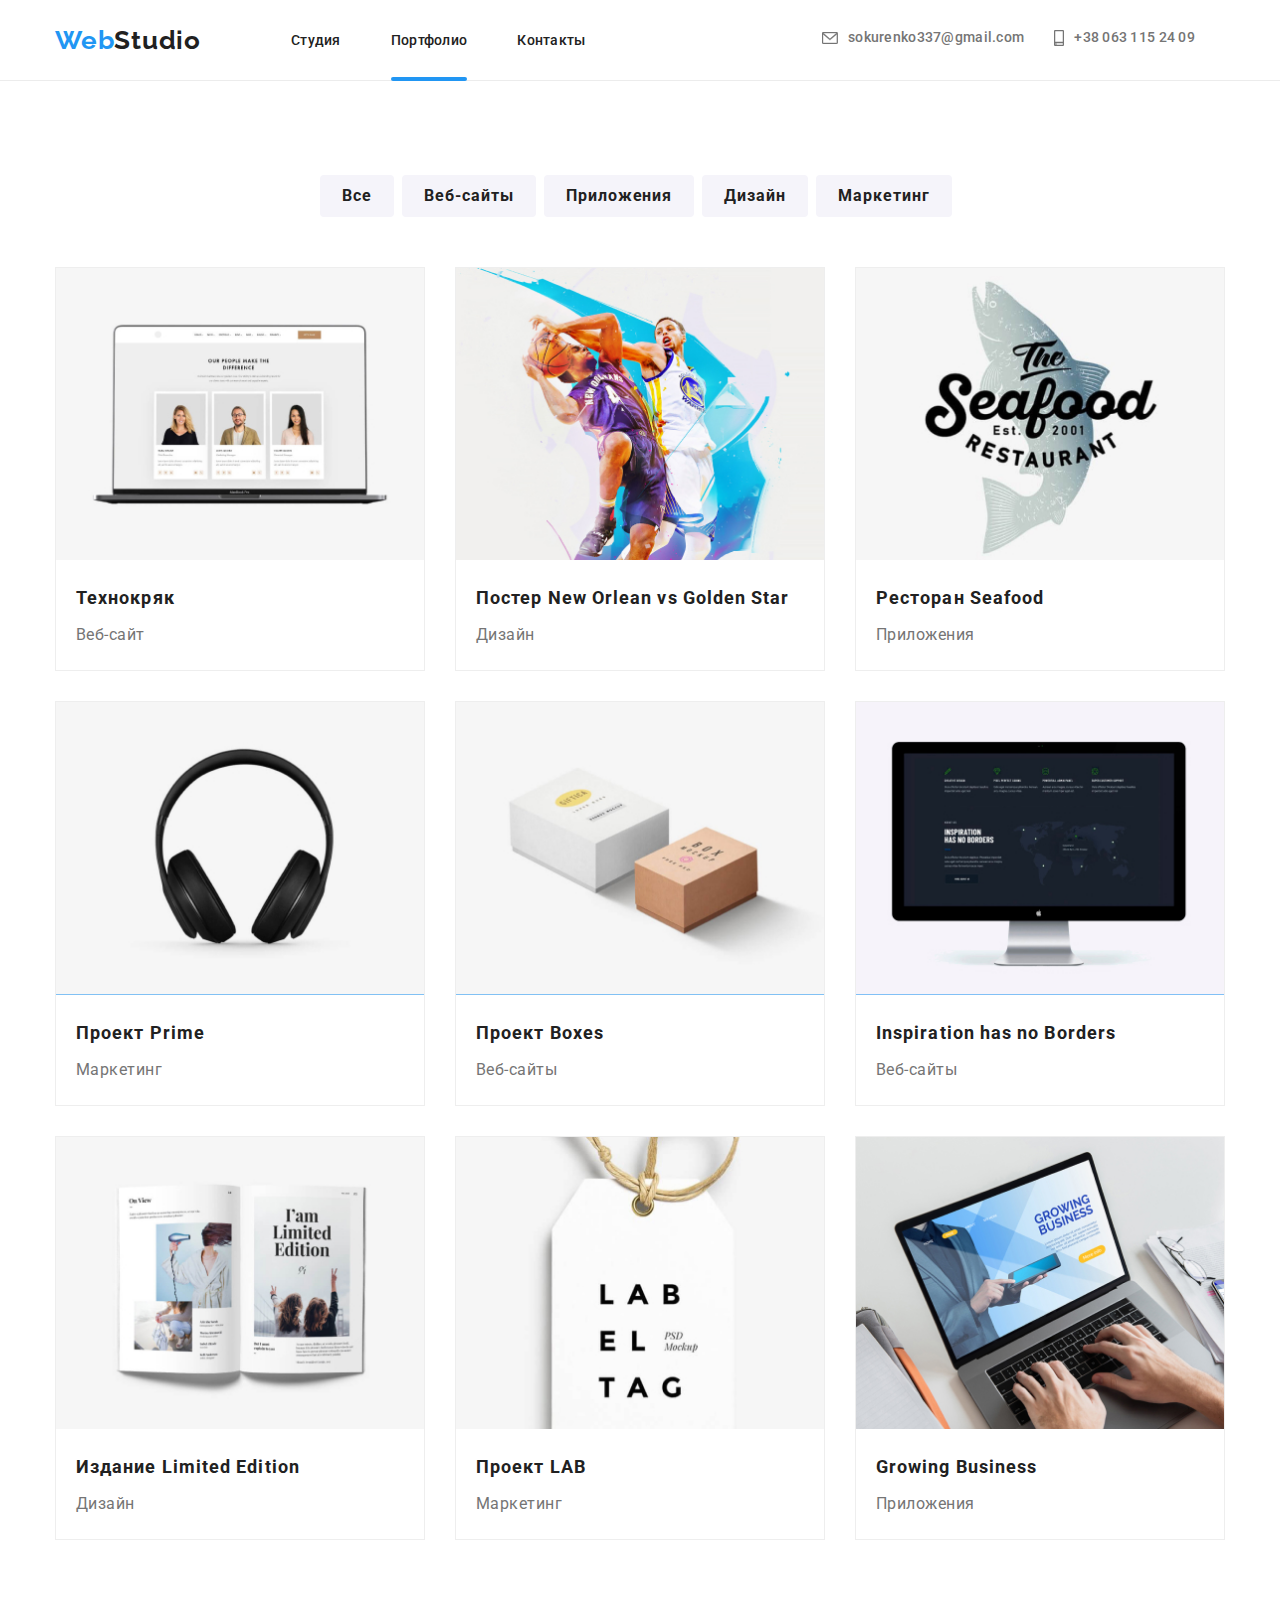
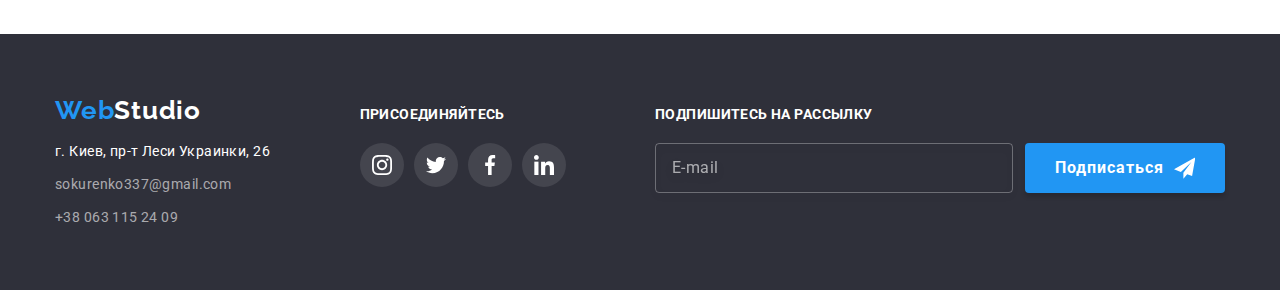
==== commit ed7c1fce: "всьо" ====
--- a/portfolio.html
+++ b/portfolio.html
@@ -13,6 +13,7 @@
     <meta name="viewport" content="width=device-width, initial-scale=1.0" />
     <title>Portfolio</title>
   </head>
+
   <body>
     <header class="header">
       <div class="container">
@@ -24,13 +25,13 @@
           <nav class="navig">
             <ul class="menu list-no">
               <li class="menu__item">
-                <a class="menu__link link line-bottom-link" href="./index.html"
-                  >Студия</a
-                >
+                <a class="menu__link link" href="./index.html">Студия</a>
               </li>
 
               <li class="menu__item">
-                <a class="menu__link link" href="./">Портфолио</a>
+                <a class="menu__link link line-bottom-link" href="#"
+                  >Портфолио</a
+                >
               </li>
               <li class="menu__item">
                 <a class="menu__link link" href="#">Контакты</a>
@@ -39,12 +40,12 @@
           </nav>
           <div class="cont-block">
             <ul class="con-list list-no">
-              <li class="con-list__item">
-                <a class="con-list__link" href="mailto:info@devstudio.com">
+              <li class="con-list__item con-list__item--bottom-margin">
+                <a class="con-list__link" href="mailto:sokurenko337@gmail.com">
                   <svg class="con-list__icon" width="16" height="12">
                     <use href="./img/icons/icons.svg#icon-envelope"></use>
                   </svg>
-                  info@devstudio.com
+                  sokurenko337@gmail.com
                 </a>
               </li>
               <li class="con-list__item con-list__item--right-magrin">
@@ -53,7 +54,7 @@
                     <use href="./img/icons/icons.svg#icon-smartphone"></use>
                   </svg>
 
-                  +38 096 111 11 11
+                  +38 063 115 24 09
                 </a>
               </li>
             </ul>
@@ -109,12 +110,15 @@
           <ul class="project-list list-no">
             <!-- Я не знаю это должна быть кнопка или ссылка. Я думаю ссылка -->
             <li class="project-list__item">
-              <a href="#" class="project">
-                <div class="project__des-block">
-                  <img
+              <a href="" class="project">
+                <div class="project__des-block">
+                  <img
+                    srcset="
+                      ../img/portfolio/img.jpg    1x,
+                      ../img/portfolio/img@2x.jpg 2x
+                    "
                     src="../img/portfolio/img.jpg"
                     alt="Веб-сайт"
-                    width="370"
                   />
                   <p class="project__dec">
                     Технокряк это современная площадка распространения
@@ -132,9 +136,12 @@
               <a href="#" class="project">
                 <div class="project__des-block">
                   <img
+                    srcset="
+                      ../img/portfolio/img-1.jpg    1x,
+                      ../img/portfolio/img@2x-1.jpg 2x
+                    "
                     src="../img/portfolio/img-1.jpg"
                     alt="Дизайн"
-                    width="370"
                   />
                   <p class="project__dec">
                     Технокряк это современная площадка распространения
@@ -154,9 +161,12 @@
               <a href="#" class="project">
                 <div class="project__des-block">
                   <img
+                    srcset="
+                      ../img/portfolio/img-2.jpg    1x,
+                      ../img/portfolio/img@2x-2.jpg 2x
+                    "
                     src="../img/portfolio/img-2.jpg"
                     alt="Приложения"
-                    width="370"
                   />
                   <p class="project__dec">
                     Технокряк это современная площадка распространения
@@ -174,9 +184,12 @@
               <a href="#" class="project">
                 <div class="project__des-block">
                   <img
+                    srcset="
+                      ../img/portfolio/img-3.jpg    1x,
+                      ../img/portfolio/img@2x-3.jpg 2x
+                    "
                     src="../img/portfolio/img-3.jpg"
                     alt="Маркетинг"
-                    width="370"
                   />
                   <p class="project__dec">
                     Технокряк это современная площадка распространения
@@ -194,9 +207,12 @@
               <a href="#" class="project">
                 <div class="project__des-block">
                   <img
+                    srcset="
+                      ../img/portfolio/img-4.jpg    1x,
+                      ../img/portfolio/img@2x-4.jpg 2x
+                    "
                     src="../img/portfolio/img-4.jpg"
                     alt="Приложения"
-                    width="370"
                   />
                   <p class="project__dec">
                     Технокряк это современная площадка распространения
@@ -214,9 +230,12 @@
               <a href="" class="project">
                 <div class="project__des-block">
                   <img
+                    srcset="
+                      ../img/portfolio/img-5.jpg    1x,
+                      ../img/portfolio/img@2x-5.jpg 2x
+                    "
                     src="../img/portfolio/img-5.jpg"
                     alt="Веб-сайты"
-                    width="370"
                   />
                   <p class="project__dec">
                     Технокряк это современная площадка распространения
@@ -234,9 +253,12 @@
               <a href="#" class="project">
                 <div class="project__des-block">
                   <img
+                    srcset="
+                      ../img/portfolio/img-6.jpg    1x,
+                      ../img/portfolio/img@2x-6.jpg 2x
+                    "
                     src="../img/portfolio/img-6.jpg"
                     alt="Дизайн"
-                    width="370"
                   />
                   <p class="project__dec">
                     Технокряк это современная площадка распространения
@@ -254,9 +276,12 @@
               <a href="#" class="project">
                 <div class="project__des-block">
                   <img
+                    srcset="
+                      ../img/portfolio/img-7.jpg    1x,
+                      ../img/portfolio/img@2x-7.jpg 2x
+                    "
                     src="../img/portfolio/img-7.jpg"
                     alt="Маркетинг"
-                    width="370"
                   />
                   <p class="project__dec">
                     Технокряк это современная площадка распространения
@@ -274,9 +299,12 @@
               <a href="#" class="project">
                 <div class="project__des-block">
                   <img
+                    srcset="
+                      ../img/portfolio/img-8.jpg    1x,
+                      ../img/portfolio/img@2x-8.jpg 2x
+                    "
                     src="../img/portfolio/img-8.jpg"
                     alt="Приложения"
-                    width="370"
                   />
                   <p class="project__dec">
                     Технокряк это современная площадка распространения
@@ -317,9 +345,9 @@
               >
                 <a
                   class="link con-list__link-footer"
-                  href="mailto:info@devstudio.com"
-                >
-                  info@devstudio.com
+                  href="mailto:sokurenko337@gmail.com"
+                >
+                  sokurenko337@gmail.com
                 </a>
               </li>
               <li
@@ -327,8 +355,8 @@
                   con-list__item con-list__item--margin con-list__item--look
                 "
               >
-                <a class="link con-list__link-footer" href="tel:+380961111111">
-                  +38 096 111 11 11
+                <a class="link con-list__link-footer" href="tel:+380631152409">
+                  +38 063 115 24 09
                 </a>
               </li>
             </ul>
@@ -398,6 +426,6 @@
         </div>
       </div>
     </footer>
+    <script src="./js/menu.js"></script>
   </body>
-  <script src="./js/menu.js"></script>
 </html>
--- a/css/main.min.css
+++ b/css/main.min.css
@@ -1,2 +1,2 @@
-*,::before,::after{margin:0;padding:0}img{display:block;max-width:100%;height:auto}h1,h2,h3,h4,h5,h6,p{margin-top:0}html{-webkit-box-sizing:border-box;box-sizing:border-box}*,*::after,*::before{-webkit-box-sizing:inherit;box-sizing:inherit}ul{list-style:none}a{text-decoration:none}body{-webkit-box-sizing:border-box;box-sizing:border-box;font-family:"Roboto",sans-serif;background:#ffffff}button{cursor:pointer}.container{margin-left:auto;margin-right:auto;padding:0px 15px}@media screen and (min-width: 480px){.container{width:480px}}@media screen and (min-width: 768px){.container{width:768px}}@media screen and (min-width: 1200px){.container{width:1200px}}.title-section{font-family:"Roboto",sans-serif;font-weight:700;font-size:28px;line-height:1.17;text-align:center;letter-spacing:0.03em;margin-bottom:30px}@media screen and (min-width: 1200px){.title-section{font-size:36px;line-height:1.16;margin-bottom:50px}}.hero-section__order-but,.footer-form__order-but,.order-but,.but-list__but{background:#2196f3;font-family:"Roboto",sans-serif;font-weight:700;font-size:16px;line-height:1.87;border:none;letter-spacing:0.06em;color:#ffffff;-webkit-box-shadow:0px 4px 4px rgba(0,0,0,0.15);box-shadow:0px 4px 4px rgba(0,0,0,0.15);border-radius:4px;-webkit-transition:-webkit-transform 600ms cubic-bezier(0.4, 0, 0.2, 1);transition:-webkit-transform 600ms cubic-bezier(0.4, 0, 0.2, 1);transition:transform 600ms cubic-bezier(0.4, 0, 0.2, 1);transition:transform 600ms cubic-bezier(0.4, 0, 0.2, 1), -webkit-transform 600ms cubic-bezier(0.4, 0, 0.2, 1);overflow:hidden;padding:10px 30px 10px 30px}.hero-section__order-but:active,.footer-form__order-but:active,.order-but:active,.but-list__but:active{-webkit-transform:scale(0.9);transform:scale(0.9)}.navig-logo,.info-footer__logo{font-family:"Raleway", sans-serif;font-weight:700;font-size:24px;line-height:1.3;letter-spacing:0.03em;height:31px;color:#212121}@media screen and (min-width: 1200px){.navig-logo,.info-footer__logo{font-size:26px}}.navig{display:-webkit-box;display:-ms-flexbox;display:flex;-ms-flex-wrap:wrap;flex-wrap:wrap}.header{position:-webkit-sticky;position:sticky;padding:24px 0px 25px 0px;border-bottom:1px solid #ececec}.header .container{display:-webkit-box;display:-ms-flexbox;display:flex;-webkit-box-pack:justify;-ms-flex-pack:justify;justify-content:space-between;-webkit-box-align:center;-ms-flex-align:center;align-items:center}@media screen and (min-width: 1200px){.header .container{-webkit-box-pack:start;-ms-flex-pack:start;justify-content:flex-start}}.navig-logo{margin-right:90px}.navig-logo .logo-span{color:#2196f3}@media screen and (max-width: 767px){.menu-container{position:absolute;top:0;left:0;width:100%;height:100vh;display:none;background:#FFFFFF;padding:48px 40px}.menu-container.is-open{display:-webkit-box;display:-ms-flexbox;display:flex;-webkit-box-orient:vertical;-webkit-box-direction:normal;-ms-flex-direction:column;flex-direction:column;-webkit-box-pack:justify;-ms-flex-pack:justify;justify-content:space-between}}@media screen and (min-width: 768px){.menu-container{display:-webkit-box;display:-ms-flexbox;display:flex;width:100%}}@media screen and (min-width: 767px){.menu{-webkit-box-align:center;-ms-flex-align:center;align-items:center;display:-webkit-box;display:-ms-flexbox;display:flex}}.menu__item{position:relative;margin-right:50px}.menu__item:not(:last-child){margin-bottom:35px}@media screen and (min-width: 768px){.menu__item:not(:last-child){margin-bottom:0px;margin-right:50px}}.menu__link{font-weight:500;font-size:40px;line-height:1.17;text-align:center;letter-spacing:0.02em;color:#212121;-webkit-transition:color 250ms cubic-bezier(0.4, 0, 0.2, 1);transition:color 250ms cubic-bezier(0.4, 0, 0.2, 1)}@media screen and (min-width: 767px){.menu__link{font-size:14px;font-weight:500;line-height:1.14;color:#212121;letter-spacing:0.02em}}.menu__link:hover,.menu__link:focus{color:#2196f3}@media screen and (min-width: 768px){.menu__link::after{position:absolute;top:100%;left:0%;width:100%;content:"";background:#2196f3;border-radius:2px;height:4px;margin-top:34.3px;-webkit-transform:scaleX(0);transform:scaleX(0);-webkit-transition:-webkit-transform 250ms cubic-bezier(0.4, 0, 0.2, 1);transition:-webkit-transform 250ms cubic-bezier(0.4, 0, 0.2, 1);transition:transform 250ms cubic-bezier(0.4, 0, 0.2, 1);transition:transform 250ms cubic-bezier(0.4, 0, 0.2, 1), -webkit-transform 250ms cubic-bezier(0.4, 0, 0.2, 1)}}@media screen and (min-width: 1200px){.menu__link::after{margin-top:28.3px}}.menu__link:hover::after,.menu__link:focus::after{-webkit-transform:scaleX(1);transform:scaleX(1)}@media screen and (min-width: 768px){.line-bottom-link::after{position:absolute;top:100%;left:0%;width:100%;content:"";background:#2196f3;border-radius:2px;height:4px;margin-top:34.3px;-webkit-transform:scaleX(1);transform:scaleX(1)}}@media screen and (min-width: 1200px){.line-bottom-link::after{margin-top:28.3px}}.cont-block{display:block}@media screen and (min-width: 1200px){.cont-block{margin-left:auto}}@media screen and (max-width: 767px){.con-list{margin-bottom:64px;display:-webkit-box;display:-ms-flexbox;display:flex;-webkit-box-orient:vertical;-webkit-box-direction:reverse;-ms-flex-direction:column-reverse;flex-direction:column-reverse}}@media screen and (min-width: 768px){.con-list{display:-webkit-box;display:-ms-flexbox;display:flex;-webkit-box-orient:vertical;-webkit-box-direction:normal;-ms-flex-direction:column;flex-direction:column;margin-left:auto}}@media screen and (min-width: 1200px){.con-list{-webkit-box-orient:horizontal;-webkit-box-direction:normal;-ms-flex-direction:row;flex-direction:row}}@media screen and (min-width: 768px) and (max-width: 1199px){.con-list__item--bottom-margin{margin-bottom:10px}}.con-list__item--right-magrin{margin-right:0px}@media screen and (min-width: 1200px){.con-list__item{margin-right:30px}}.con-list__link{font-weight:500;font-size:34px;line-height:1.17;color:#757575;display:-webkit-box;display:-ms-flexbox;display:flex;-webkit-box-align:center;-ms-flex-align:center;align-items:center;-webkit-transition:color 250ms cubic-bezier(0.4, 0, 0.2, 1),fill 250ms cubic-bezier(0.4, 0, 0.2, 1);transition:color 250ms cubic-bezier(0.4, 0, 0.2, 1),fill 250ms cubic-bezier(0.4, 0, 0.2, 1)}@media screen and (max-width: 767px){.con-list__item:first-child .con-list__link{font-size:24px;line-height:2;color:#757575}}@media screen and (min-width: 768px){.con-list__link{font-weight:500;font-size:14px;line-height:1.14;letter-spacing:0.02em;color:#757575}}.con-list__link:hover,.con-list__link:focus{color:#2196f3}.con-list__icon{stroke:currentColor;margin-right:10px}@media screen and (max-width: 767px){.con-list__icon{display:none}}.sn-list{display:-webkit-box;display:-ms-flexbox;display:flex}@media screen and (min-width: 768px){.sn-list{display:none}}.sn-list__item{display:inline-block}.sn-list__item:not(:last-child){margin-right:10px}.sn-list__link{font-family:"Roboto",sans-serif;font-weight:500;font-size:18px;line-height:1.22;letter-spacing:0.02em;color:#2196f3;border-right:1px solid rgba(33,33,33,0.2);padding-right:10px}.burger-but{z-index:10;display:inline;border:none;background:none}@media screen and (min-width: 768px){.burger-but{display:none}}.burger-but__svg{width:40px;height:40px}.burger-but__icon-menu{display:block}.burger-but.is-open .burger-but__icon-menu{display:none}.burger-but__icon-cross{display:none}.burger-but.is-open .burger-but__icon-cross{display:block}.hero-section__order-but,.footer-form__order-but,.order-but,.but-list__but{background:#2196f3;font-family:"Roboto",sans-serif;font-weight:700;font-size:16px;line-height:1.87;border:none;letter-spacing:0.06em;color:#ffffff;-webkit-box-shadow:0px 4px 4px rgba(0,0,0,0.15);box-shadow:0px 4px 4px rgba(0,0,0,0.15);border-radius:4px;-webkit-transition:-webkit-transform 600ms cubic-bezier(0.4, 0, 0.2, 1);transition:-webkit-transform 600ms cubic-bezier(0.4, 0, 0.2, 1);transition:transform 600ms cubic-bezier(0.4, 0, 0.2, 1);transition:transform 600ms cubic-bezier(0.4, 0, 0.2, 1), -webkit-transform 600ms cubic-bezier(0.4, 0, 0.2, 1);overflow:hidden;padding:10px 30px 10px 30px}.hero-section__order-but:active,.footer-form__order-but:active,.order-but:active,.but-list__but:active{-webkit-transform:scale(0.9);transform:scale(0.9)}.navig-logo,.info-footer__logo{font-family:"Raleway", sans-serif;font-weight:700;font-size:24px;line-height:1.3;letter-spacing:0.03em;height:31px;color:#212121}@media screen and (min-width: 1200px){.navig-logo,.info-footer__logo{font-size:26px}}.hero-section{display:-webkit-box;display:-ms-flexbox;display:flex;-webkit-box-align:center;-ms-flex-align:center;align-items:center;padding-top:200px;padding-bottom:200px}.hero-section--fon{max-width:1600px;height:400px;background-image:-webkit-gradient(linear, left bottom, left top, from(rgba(47,48,58,0.4)), to(rgba(47,48,58,0.4))),url(../img/bg.jpg);background-image:linear-gradient(to top, rgba(47,48,58,0.4), rgba(47,48,58,0.4)),url(../img/bg.jpg);background-size:cover;background-position:center;background-repeat:no-repeat;margin:0 auto}@media screen and (min-width: 1200px){.hero-section--fon{height:600px}}.hero-section__main-title{color:#fff;font-family:"Roboto",sans-serif;font-weight:900;font-size:26px;line-height:1.61;text-align:center;letter-spacing:0.06em;text-transform:uppercase;margin:0 auto 30px auto;width:360px}@media screen and (min-width: 1200px){.hero-section__main-title{width:696px;font-size:44px;line-height:1.36}}.hero-section__order-but{display:block;margin-left:auto;margin-right:auto}.center{text-align:center}.about-section{padding-top:60px;padding-bottom:60px}@media screen and (min-width: 1200px){.about-section{padding-top:94px;padding-bottom:94px}}.about-list{display:-webkit-box;display:-ms-flexbox;display:flex;-ms-flex-wrap:wrap;flex-wrap:wrap}@media screen and (min-width: 767px) and (max-width: 1199px){.about-list{margin:-15px}}@media screen and (min-width: 1200px){.about-list{-ms-flex-wrap:nowrap;flex-wrap:nowrap}}@media screen and (max-width: 767px){.about-list__item{width:100%}}@media screen and (min-width: 768px){.about-list__item{margin:15px;width:354px}}@media screen and (min-width: 1200px){.about-list__item{margin:15px;width:270px}}.about-list__item:not(:last-child){margin-bottom:30px}.about-list__item::before{content:"";display:inline-block;width:100%;height:120px;background-color:#f5f4fa;margin-bottom:30px}.icon-det::before{background-image:url(../img/icons/antenna.svg);background-size:70px 70px;background-repeat:no-repeat;background-position:center}.icon-time::before{background-image:url(../img/icons/clock.svg);background-size:70px 70px;background-repeat:no-repeat;background-position:center}.icon-plan::before{background-image:url(../img/icons/diagram.svg);background-size:70px 70px;background-repeat:no-repeat;background-position:center}.icon-tech::before{background-image:url(../img/icons/astronaut.svg);background-size:70px 70px;background-repeat:no-repeat;background-position:center}.about-list__mini-title{font-family:"Roboto",sans-serif;font-weight:700;font-size:14px;line-height:1.14;letter-spacing:0.03em;text-transform:uppercase;margin-bottom:10px}@media screen and (max-width: 767px){.about-list__mini-title{text-align:center}}.about-list__description{color:#757575;font-size:14px;line-height:1.71;letter-spacing:0.03em}.list-img-section{padding-bottom:94px}@media screen and (max-width: 1199px){.list-img-section{display:none}}.list-img{display:-webkit-box;display:-ms-flexbox;display:flex;-webkit-box-pack:justify;-ms-flex-pack:justify;justify-content:space-between}.list-img__card-img{position:relative}.list-img__desc{position:absolute;bottom:0;left:50%;-webkit-transform:translateX(-50%);transform:translateX(-50%);color:#fff;padding:27px 0px 27px 0px;width:100%;text-align:center;background-color:rgba(47,48,58,0.8);margin:0}.team-section{padding-top:60px;padding-bottom:60px;background:#f5f4fa}@media screen and (min-width: 768px){.list-team{-ms-flex-wrap:wrap;flex-wrap:wrap;display:-webkit-box;display:-ms-flexbox;display:flex;margin:-15px}}.list-team__item{background-color:white;-webkit-box-shadow:0px 1px 3px rgba(0,0,0,0.12),0px 1px 1px rgba(0,0,0,0.14),0px 2px 1px rgba(0,0,0,0.2);box-shadow:0px 1px 3px rgba(0,0,0,0.12),0px 1px 1px rgba(0,0,0,0.14),0px 2px 1px rgba(0,0,0,0.2);border-radius:0px 0px 4px 4px;padding-bottom:30px}@media screen and (min-width: 480px) and (max-width: 767px){.list-team__item{width:100%}.list-team__item:not(:last-child){margin-bottom:30px}}@media screen and (min-width: 768px){.list-team__item{width:354px;margin:15px}}@media screen and (min-width: 1200px){.list-team__item{width:270px;margin:15px}}.list-team__img{width:450px;margin-right:auto;margin-left:auto}.list-team__title-name{font-family:"Roboto",sans-serif;color:#212121;font-weight:500;font-size:16px;line-height:1.18;text-align:center;letter-spacing:0.03em;margin-top:30px;margin-bottom:10px}.list-team__job{font-family:inherit;color:#757575;font-size:16px;line-height:1.18;letter-spacing:0.03em;text-align:center;margin-bottom:16px}.massage-list{-webkit-box-pack:center;-ms-flex-pack:center;justify-content:center;display:-webkit-box;display:-ms-flexbox;display:flex}.massage-list__items:not(:last-child){margin-right:10px}.massage-list__link{display:-webkit-box;display:-ms-flexbox;display:flex;width:44px;height:44px;border-radius:50%;-webkit-box-align:center;-ms-flex-align:center;align-items:center;-webkit-box-pack:center;-ms-flex-pack:center;justify-content:center;-webkit-transition:background-color 250ms cubic-bezier(0.4, 0, 0.2, 1);transition:background-color 250ms cubic-bezier(0.4, 0, 0.2, 1)}.massage-list__link:hover,.massage-list__link:focus{background-color:#2196f3}.massage-list__icon{width:20px;height:20px;fill:#afb1b8;-webkit-transition:fill 250ms cubic-bezier(0.4, 0, 0.2, 1);transition:fill 250ms cubic-bezier(0.4, 0, 0.2, 1)}.massage-list__link:hover .massage-list__icon,.massage-list__link:focus .massage-list__icon{fill:white}.clients-section{padding-top:60px;padding-bottom:60px}@media screen and (min-width: 1200px){.clients-section{padding-top:94px;padding-bottom:94px}}.clients-list{display:-webkit-box;display:-ms-flexbox;display:flex;-ms-flex-wrap:wrap;flex-wrap:wrap;margin:-15px}@media screen and (max-width: 479px){.clients-list{display:block}}.clients-list__item{margin:15px}.clients-list__link{fill:#afb1b8;display:-webkit-box;display:-ms-flexbox;display:flex;-webkit-box-pack:center;-ms-flex-pack:center;justify-content:center;-webkit-box-align:center;-ms-flex-align:center;align-items:center;border:1px solid #afb1b8;border-radius:4px;-webkit-transition:fill 250ms cubic-bezier(0.4, 0, 0.2, 1),border-color 250ms cubic-bezier(0.4, 0, 0.2, 1) 250ms;transition:fill 250ms cubic-bezier(0.4, 0, 0.2, 1),border-color 250ms cubic-bezier(0.4, 0, 0.2, 1) 250ms;width:210px;height:92px}.clients-list__link:hover,.clients-list__link:focus{fill:#2196f3;border-color:#2196f3}@media screen and (max-width: 479px){.clients-list__link{width:100%}}@media screen and (min-width: 768px){.clients-list__link{width:226px}}@media screen and (min-width: 1200px){.clients-list__link{width:170px}}.clients-list__logo{width:106px;height:60px}.footer{background:#2f303a;padding-top:60px;padding-bottom:60px}@media screen and (min-widt: 768px) and (max-width: 1199px){.footer{padding-left:65px;padding-right:65px}}.content-foot{display:-webkit-box;display:-ms-flexbox;display:flex}@media screen and (max-width: 767px){.content-foot{-webkit-box-orient:vertical;-webkit-box-direction:normal;-ms-flex-direction:column;flex-direction:column}}@media screen and (min-width: 768px){.content-foot{-ms-flex-wrap:wrap;flex-wrap:wrap;-webkit-box-pack:justify;-ms-flex-pack:justify;justify-content:space-between;-webkit-box-align:baseline;-ms-flex-align:baseline;align-items:baseline}}.info-footer{display:-webkit-box;display:-ms-flexbox;display:flex;-webkit-box-orient:vertical;-webkit-box-direction:normal;-ms-flex-direction:column;flex-direction:column}@media screen and (max-width: 767px){.info-footer{margin-bottom:60px}}@media screen and (max-width: 1200px){.info-footer__logo{margin-left:auto;margin-right:auto}}.info-footer__logo .logo-span{color:#2196f3}.info-footer__logo .white-span{color:white}.address{font-style:normal;margin-top:20px;text-align:center}@media screen and (min-width: 1200px){.address{margin-top:15px;text-align:left}}.address__street{color:#fff;font-family:"Roboto",sans-serif;font-size:14px;line-height:1.71;letter-spacing:0.03em}@media screen and (max-width: 767px){.address__street{margin-left:auto;margin-right:auto}}.con-list__link-footer{color:rgba(255,255,255,0.6);font-family:Roboto;font-style:normal;font-weight:normal;font-size:14px;line-height:1.71;text-align:center;letter-spacing:0.03em}.con-list__link-footer:hover,.con-list__link-footer:focus{color:#2196f3}@media screen and (min-width: 1200px){.con-list__link-footer{text-align:left}}.con-list--no-flex{display:-webkit-box;display:-ms-flexbox;display:flex;-webkit-box-orient:vertical;-webkit-box-direction:normal;-ms-flex-direction:column;flex-direction:column;margin-bottom:0px}.con-list__item--margin{margin-top:9px;margin-right:auto;margin-left:auto}.con-list__item--look{display:-webkit-box;display:-ms-flexbox;display:flex;-webkit-box-orient:vertical;-webkit-box-direction:normal;-ms-flex-direction:column;flex-direction:column}@media screen and (min-width: 1200px){.con-list__item--margin{margin-top:9px;margin-right:0px;margin-left:0px}}.sn-footer{-webkit-box-align:center;-ms-flex-align:center;align-items:center;display:-webkit-box;display:-ms-flexbox;display:flex;-webkit-box-orient:vertical;-webkit-box-direction:normal;-ms-flex-direction:column;flex-direction:column}@media screen and (max-width: 767px){.sn-footer{margin-bottom:60px}}.sn-footer__title{font-family:"Roboto",sans-serif;font-weight:700;font-size:14px;line-height:1.14;letter-spacing:0.03em;text-transform:uppercase;color:#fff;margin-bottom:20px}.massage-list__link--bg{background:rgba(255,255,255,0.1)}.massage-list__icon--fill{fill:#fff}.form-block{display:-webkit-box;display:-ms-flexbox;display:flex;-webkit-box-orient:vertical;-webkit-box-direction:normal;-ms-flex-direction:column;flex-direction:column;-webkit-box-align:center;-ms-flex-align:center;align-items:center}@media screen and (min-width: 768px) and (max-width: 1199px){.form-block{margin:60px auto 0px auto}}.footer-form{display:-webkit-box;display:-ms-flexbox;display:flex;-webkit-box-orient:vertical;-webkit-box-direction:normal;-ms-flex-direction:column;flex-direction:column;-webkit-box-align:center;-ms-flex-align:center;align-items:center}@media screen and (min-width: 1200px){.footer-form{-webkit-box-orient:horizontal;-webkit-box-direction:normal;-ms-flex-direction:row;flex-direction:row}}.footer-form__input{outline:none;border:1px solid rgba(255,255,255,0.3);-webkit-box-sizing:border-box;box-sizing:border-box;-webkit-filter:drop-shadow(0px 4px 4px rgba(0,0,0,0.15));filter:drop-shadow(0px 4px 4px rgba(0,0,0,0.15));border-radius:4px;width:358px;height:50px;background:none;margin-right:12px;padding:15px 16px 15px 16px;font-family:"Roboto",sans-serif;font-weight:400;font-size:16px;line-height:1.25;letter-spacing:0.03em;color:rgba(255,255,255,0.89);display:block}.footer-form__input::-webkit-input-placeholder{font-family:"Roboto",sans-serif;font-weight:400;font-size:16px;line-height:1.25;letter-spacing:0.03em;color:rgba(255,255,255,0.6)}.footer-form__input:-ms-input-placeholder{font-family:"Roboto",sans-serif;font-weight:400;font-size:16px;line-height:1.25;letter-spacing:0.03em;color:rgba(255,255,255,0.6)}.footer-form__input::-ms-input-placeholder{font-family:"Roboto",sans-serif;font-weight:400;font-size:16px;line-height:1.25;letter-spacing:0.03em;color:rgba(255,255,255,0.6)}.footer-form__input::placeholder{font-family:"Roboto",sans-serif;font-weight:400;font-size:16px;line-height:1.25;letter-spacing:0.03em;color:rgba(255,255,255,0.6)}@media screen and (max-width: 1199px){.footer-form__input{margin-bottom:20px}}@media screen and (min-width: 768px){.footer-form__input{width:450px}}@media screen and (min-width: 1200px){.footer-form__input{width:358px}}.footer-form__order-but{display:-webkit-box;display:-ms-flexbox;display:flex;-webkit-box-align:center;-ms-flex-align:center;align-items:center}.footer-form__icon{display:block;width:24px;height:24px;-webkit-transition:-webkit-transform 350ms cubic-bezier(0.4, 0, 0.2, 1);transition:-webkit-transform 350ms cubic-bezier(0.4, 0, 0.2, 1);transition:transform 350ms cubic-bezier(0.4, 0, 0.2, 1);transition:transform 350ms cubic-bezier(0.4, 0, 0.2, 1), -webkit-transform 350ms cubic-bezier(0.4, 0, 0.2, 1);margin-left:10px;fill:white}.footer-form__order-but:active .footer-form__icon{-webkit-transform:translate(200%, -200%);transform:translate(200%, -200%)}.back-drop-appl{padding:94px 15px 94px 15px;position:fixed;top:0;left:0;width:100%;height:100%;background:rgba(0,0,0,0.2);-webkit-transition:opacity 450ms cubic-bezier(0.4, 0, 0.2, 1);transition:opacity 450ms cubic-bezier(0.4, 0, 0.2, 1);overflow-y:scroll}.back-drop-appl.is-hidden .modal-appl{-webkit-transform:translate(-50%, -50%) scale(0.9);transform:translate(-50%, -50%) scale(0.9)}.modal-appl{position:relative;background-color:#fff;-webkit-transition:-webkit-transform 450ms cubic-bezier(0.4, 0, 0.2, 1);transition:-webkit-transform 450ms cubic-bezier(0.4, 0, 0.2, 1);transition:transform 450ms cubic-bezier(0.4, 0, 0.2, 1);transition:transform 450ms cubic-bezier(0.4, 0, 0.2, 1), -webkit-transform 450ms cubic-bezier(0.4, 0, 0.2, 1)}@media screen and (min-width: 768px){.modal-appl{position:absolute;top:50%;left:50%;-webkit-transform:translate(-50%, -50%) scale(1);transform:translate(-50%, -50%) scale(1);max-width:450px}}@media screen and (min-width: 1200px){.modal-appl{max-width:528px}}.modal-apll__close{position:absolute;top:10px;right:8px;height:30px;width:30px;display:-webkit-box;display:-ms-flexbox;display:flex;-webkit-box-pack:center;-ms-flex-pack:center;justify-content:center;-webkit-box-align:center;-ms-flex-align:center;align-items:center;border-radius:50%;background:#ffffff;border:1px solid rgba(0,0,0,0.1);-webkit-box-sizing:border-box;box-sizing:border-box}.close-icon{width:18px;height:18px;fill:black}.close-icon:hover,.close-icon:focus{fill:#2196f3}.is-hidden{opacity:0;pointer-events:none}.form-modal{padding:40px;width:100%}.form-modal__title{font-weight:700;font-size:20px;line-height:1.15;text-align:center;letter-spacing:0.03em;margin-bottom:12px}.form-field{display:-webkit-box;display:-ms-flexbox;display:flex;-webkit-box-orient:vertical;-webkit-box-direction:normal;-ms-flex-direction:column;flex-direction:column}.form-input__label{display:block;margin-bottom:4px;font-weight:400;font-size:12px;line-height:1.16;color:#757575}.form-input{display:block}.form-input__block{position:relative;margin-bottom:10px}.form-input__input{padding:10px 0px 10px 42px;border:1px solid rgba(33,33,33,0.2);border-radius:4px;width:100%;font-family:"Roboto",sans-serif;font-weight:400;font-size:14px;-webkit-transition:border 250ms cubic-bezier(0.4, 0, 0.2, 1);transition:border 250ms cubic-bezier(0.4, 0, 0.2, 1)}.form-input__block:focus-within>.form-input__input{outline:none;border:1px solid #2196f3}.form-field__coment{resize:none;border:1px solid rgba(33,33,33,0.2);border-radius:4px;height:120px;padding:12px 16px 12px 16px;font-family:"Roboto",sans-serif;font-weight:400;font-size:14px;line-height:1.14;letter-spacing:0.01em;-webkit-transition:border 200ms cubic-bezier(0.4, 0, 0.2, 1);transition:border 200ms cubic-bezier(0.4, 0, 0.2, 1)}.form-field__coment::-webkit-input-placeholder{font-family:"Roboto",sans-serif;font-weight:400;font-size:14px;line-height:1.14;letter-spacing:0.01em;color:rgba(117,117,117,0.5)}.form-field__coment:-ms-input-placeholder{font-family:"Roboto",sans-serif;font-weight:400;font-size:14px;line-height:1.14;letter-spacing:0.01em;color:rgba(117,117,117,0.5)}.form-field__coment::-ms-input-placeholder{font-family:"Roboto",sans-serif;font-weight:400;font-size:14px;line-height:1.14;letter-spacing:0.01em;color:rgba(117,117,117,0.5)}.form-field__coment::placeholder{font-family:"Roboto",sans-serif;font-weight:400;font-size:14px;line-height:1.14;letter-spacing:0.01em;color:rgba(117,117,117,0.5)}.form-field__coment:focus{outline:none;border:1px solid #2196f3}.form-input__icon{position:absolute;top:50%;left:12px;-webkit-transform:translateY(-50%);transform:translateY(-50%);fill:#212121;width:18px;height:18px;-webkit-transition:fill 250ms cubic-bezier(0.4, 0, 0.2, 1);transition:fill 250ms cubic-bezier(0.4, 0, 0.2, 1)}.form-input__block:focus-within>.form-input__icon{fill:#2196f3}.check{display:-webkit-box;display:-ms-flexbox;display:flex;-webkit-box-align:center;-ms-flex-align:center;align-items:center;-webkit-box-pack:center;-ms-flex-pack:center;justify-content:center;margin-top:25px;padding-left:8px;margin-bottom:30px}.modal-checkbox{-webkit-appearance:none;-moz-appearance:none;appearance:none}.icon-check{display:inline-block;width:16px;height:15px;border:2px solid #212121;border-radius:2px;margin-right:8px}.modal-checkbox:checked+.icon-check{border:none;background:url(../img/icons/icon-check.svg),#2196f3;background-size:contain;background-origin:border-box;border-radius:3px}.span-dogovor{font-family:"Roboto",sans-serif;font-weight:400;font-size:12px;line-height:14px;letter-spacing:0.03em;color:#757575}@media screen and (min-width: 1200px){.span-dogovor{font-size:14px;line-height:1.71;letter-spacing:0.03em}}.cond{color:#2196f3;border-bottom:1.5px solid #2196f3}.order-but{display:block;margin-left:auto;margin-right:auto;-webkit-transition:-webkit-transform 300ms cubic-bezier(0.4, 0, 0.2, 1);transition:-webkit-transform 300ms cubic-bezier(0.4, 0, 0.2, 1);transition:transform 300ms cubic-bezier(0.4, 0, 0.2, 1);transition:transform 300ms cubic-bezier(0.4, 0, 0.2, 1), -webkit-transform 300ms cubic-bezier(0.4, 0, 0.2, 1)}.hero-section__order-but,.footer-form__order-but,.order-but,.but-list__but{background:#2196f3;font-family:"Roboto",sans-serif;font-weight:700;font-size:16px;line-height:1.87;border:none;letter-spacing:0.06em;color:#ffffff;-webkit-box-shadow:0px 4px 4px rgba(0,0,0,0.15);box-shadow:0px 4px 4px rgba(0,0,0,0.15);border-radius:4px;-webkit-transition:-webkit-transform 600ms cubic-bezier(0.4, 0, 0.2, 1);transition:-webkit-transform 600ms cubic-bezier(0.4, 0, 0.2, 1);transition:transform 600ms cubic-bezier(0.4, 0, 0.2, 1);transition:transform 600ms cubic-bezier(0.4, 0, 0.2, 1), -webkit-transform 600ms cubic-bezier(0.4, 0, 0.2, 1);overflow:hidden;padding:10px 30px 10px 30px}.hero-section__order-but:active,.footer-form__order-but:active,.order-but:active,.but-list__but:active{-webkit-transform:scale(0.9);transform:scale(0.9)}.navig-logo,.info-footer__logo{font-family:"Raleway", sans-serif;font-weight:700;font-size:24px;line-height:1.3;letter-spacing:0.03em;height:31px;color:#212121}@media screen and (min-width: 1200px){.navig-logo,.info-footer__logo{font-size:26px}}.catalog{padding:94px 0px 94px 0px}.but-list{display:-webkit-box;display:-ms-flexbox;display:flex;margin:0px auto 50px auto;-webkit-box-pack:center;-ms-flex-pack:center;justify-content:center}.but-list__but{margin-right:8px;border-radius:4px;padding:6px 22px 6px 22px;border:none;-webkit-transition:background 550ms cubic-bezier(0.4, 0, 0.2, 1),color 250ms cubic-bezier(0.4, 0, 0.2, 1);transition:background 550ms cubic-bezier(0.4, 0, 0.2, 1),color 250ms cubic-bezier(0.4, 0, 0.2, 1);background:#F5F4FA;color:#212121;-webkit-box-shadow:none;box-shadow:none}.but-list__but:hover,.but-list__but:focus{color:#fff;background-color:#2196f3;-webkit-box-shadow:0px 4px 4px rgba(0,0,0,0.15);box-shadow:0px 4px 4px rgba(0,0,0,0.15)}.project-list{display:-webkit-box;display:-ms-flexbox;display:flex;-ms-flex-wrap:wrap;flex-wrap:wrap;margin:-15px}.project-list__item{border:1px solid #eeeeee;margin:15px;-ms-flex-preferred-size:calc((100% - 90px) / 3);flex-basis:calc((100% - 90px) / 3);-webkit-transition:-webkit-box-shadow 1150ms cubic-bezier(0.4, 0, 0.2, 1);transition:-webkit-box-shadow 1150ms cubic-bezier(0.4, 0, 0.2, 1);transition:box-shadow 1150ms cubic-bezier(0.4, 0, 0.2, 1);transition:box-shadow 1150ms cubic-bezier(0.4, 0, 0.2, 1), -webkit-box-shadow 1150ms cubic-bezier(0.4, 0, 0.2, 1)}.project-list__item:hover,.project-list__item:focus{-webkit-box-sizing:border-box;box-sizing:border-box;-webkit-box-shadow:0px 1px 1px rgba(0,0,0,0.12),0px 4px 4px rgba(0,0,0,0.06),1px 4px 6px rgba(0,0,0,0.16);box-shadow:0px 1px 1px rgba(0,0,0,0.12),0px 4px 4px rgba(0,0,0,0.06),1px 4px 6px rgba(0,0,0,0.16)}.project__name-type-b{padding:20px}.project__name{font-family:"Roboto",sans-serif;color:#212121;font-weight:700;font-size:18px;line-height:2;letter-spacing:0.06em;margin-bottom:4px}.project__type{font-family:inherit;color:#757575;font-size:16px;line-height:1.87;letter-spacing:0.03em}.project__des-block{overflow:hidden;position:relative}.project__des-block::before{position:absolute;top:0;left:0;content:"";width:100%;height:100%;background-color:rgba(33,150,243,0.9);opacity:1;-webkit-transform:translateY(100%);transform:translateY(100%);-webkit-transition:-webkit-transform 250ms cubic-bezier(0.4, 0, 0.2, 1);transition:-webkit-transform 250ms cubic-bezier(0.4, 0, 0.2, 1);transition:transform 250ms cubic-bezier(0.4, 0, 0.2, 1);transition:transform 250ms cubic-bezier(0.4, 0, 0.2, 1), -webkit-transform 250ms cubic-bezier(0.4, 0, 0.2, 1)}.project:hover .project__des-block::before,.project:focus .project__des-block::before{-webkit-transform:translateY(0%);transform:translateY(0%)}.project__dec{position:absolute;top:50%;left:50%;-webkit-transform:translate(-50%, 100%);transform:translate(-50%, 100%);-webkit-transition:-webkit-transform 250ms cubic-bezier(0.4, 0, 0.2, 1);transition:-webkit-transform 250ms cubic-bezier(0.4, 0, 0.2, 1);transition:transform 250ms cubic-bezier(0.4, 0, 0.2, 1);transition:transform 250ms cubic-bezier(0.4, 0, 0.2, 1), -webkit-transform 250ms cubic-bezier(0.4, 0, 0.2, 1);font-weight:400;font-size:18px;line-height:1.56;letter-spacing:0.03em;color:#fff;opacity:1;width:322px}.project:hover .project__des-block .project__dec,.project:focus .project__des-block .project__dec{-webkit-transform:translate(-50%, -50%);transform:translate(-50%, -50%)}
+*,::before,::after{margin:0;padding:0}img{display:block;max-width:100%;height:auto}h1,h2,h3,h4,h5,h6,p{margin-top:0}html{-webkit-box-sizing:border-box;box-sizing:border-box}*,*::after,*::before{-webkit-box-sizing:inherit;box-sizing:inherit}ul{list-style:none}a{text-decoration:none}body{-webkit-box-sizing:border-box;box-sizing:border-box;font-family:"Roboto",sans-serif;background:#ffffff}button{cursor:pointer}.container{margin-left:auto;margin-right:auto;padding:0px 15px}@media screen and (min-width: 480px){.container{width:480px}}@media screen and (min-width: 768px){.container{width:768px}}@media screen and (min-width: 1200px){.container{width:1200px}}.title-section{font-family:"Roboto",sans-serif;font-weight:700;font-size:28px;line-height:1.17;text-align:center;letter-spacing:0.03em;margin-bottom:30px}@media screen and (min-width: 1200px){.title-section{font-size:36px;line-height:1.16;margin-bottom:50px}}.hero-section__order-but,.footer-form__order-but,.order-but,.but-list__but{background:#2196f3;font-family:"Roboto",sans-serif;font-weight:700;font-size:16px;line-height:1.87;border:none;letter-spacing:0.06em;color:#ffffff;-webkit-box-shadow:0px 4px 4px rgba(0,0,0,0.15);box-shadow:0px 4px 4px rgba(0,0,0,0.15);border-radius:4px;-webkit-transition:-webkit-transform 600ms cubic-bezier(0.4, 0, 0.2, 1);transition:-webkit-transform 600ms cubic-bezier(0.4, 0, 0.2, 1);transition:transform 600ms cubic-bezier(0.4, 0, 0.2, 1);transition:transform 600ms cubic-bezier(0.4, 0, 0.2, 1), -webkit-transform 600ms cubic-bezier(0.4, 0, 0.2, 1);overflow:hidden;padding:10px 30px 10px 30px}.hero-section__order-but:active,.footer-form__order-but:active,.order-but:active,.but-list__but:active{-webkit-transform:scale(0.9);transform:scale(0.9)}.navig-logo,.info-footer__logo{font-family:"Raleway", sans-serif;font-weight:700;font-size:24px;line-height:1.3;letter-spacing:0.03em;height:31px;color:#212121}@media screen and (min-width: 1200px){.navig-logo,.info-footer__logo{font-size:26px}}.navig{display:-webkit-box;display:-ms-flexbox;display:flex;-ms-flex-wrap:wrap;flex-wrap:wrap}.header{position:-webkit-sticky;position:sticky;padding:24px 0px 25px 0px;border-bottom:1px solid #ececec}.header .container{display:-webkit-box;display:-ms-flexbox;display:flex;-webkit-box-pack:justify;-ms-flex-pack:justify;justify-content:space-between;-webkit-box-align:center;-ms-flex-align:center;align-items:center}@media screen and (min-width: 1200px){.header .container{-webkit-box-pack:start;-ms-flex-pack:start;justify-content:flex-start}}.navig-logo{margin-right:90px}.navig-logo .logo-span{color:#2196f3}@media screen and (max-width: 767px){.menu-container{z-index:9;position:absolute;top:0;left:0;width:100%;height:100vh;display:none;background:#FFFFFF;padding:48px 40px}.menu-container.is-open{display:-webkit-box;display:-ms-flexbox;display:flex;-webkit-box-orient:vertical;-webkit-box-direction:normal;-ms-flex-direction:column;flex-direction:column;-webkit-box-pack:justify;-ms-flex-pack:justify;justify-content:space-between}}@media screen and (min-width: 768px){.menu-container{display:-webkit-box;display:-ms-flexbox;display:flex;width:100%}}@media screen and (min-width: 767px){.menu{-webkit-box-align:center;-ms-flex-align:center;align-items:center;display:-webkit-box;display:-ms-flexbox;display:flex}}.menu__item{position:relative;margin-right:50px}.menu__item:not(:last-child){margin-bottom:35px}@media screen and (min-width: 768px){.menu__item:not(:last-child){margin-bottom:0px;margin-right:50px}}.menu__link{font-weight:500;font-size:40px;line-height:1.17;text-align:center;letter-spacing:0.02em;color:#212121;-webkit-transition:color 250ms cubic-bezier(0.4, 0, 0.2, 1);transition:color 250ms cubic-bezier(0.4, 0, 0.2, 1)}@media screen and (min-width: 767px){.menu__link{font-size:14px;font-weight:500;line-height:1.14;color:#212121;letter-spacing:0.02em}}.menu__link:hover,.menu__link:focus{color:#2196f3}@media screen and (min-width: 768px){.menu__link::after{position:absolute;top:100%;left:0%;width:100%;content:"";background:#2196f3;border-radius:2px;height:4px;margin-top:34.3px;-webkit-transform:scaleX(0);transform:scaleX(0);-webkit-transition:-webkit-transform 250ms cubic-bezier(0.4, 0, 0.2, 1);transition:-webkit-transform 250ms cubic-bezier(0.4, 0, 0.2, 1);transition:transform 250ms cubic-bezier(0.4, 0, 0.2, 1);transition:transform 250ms cubic-bezier(0.4, 0, 0.2, 1), -webkit-transform 250ms cubic-bezier(0.4, 0, 0.2, 1)}}@media screen and (min-width: 1200px){.menu__link::after{margin-top:28.3px}}.menu__link:hover::after,.menu__link:focus::after{-webkit-transform:scaleX(1);transform:scaleX(1)}@media screen and (min-width: 768px){.line-bottom-link::after{position:absolute;top:100%;left:0%;width:100%;content:"";background:#2196f3;border-radius:2px;height:4px;margin-top:34.3px;-webkit-transform:scaleX(1);transform:scaleX(1)}}@media screen and (min-width: 1200px){.line-bottom-link::after{margin-top:28.3px}}.cont-block{display:block}@media screen and (min-width: 1200px){.cont-block{margin-left:auto}}@media screen and (max-width: 767px){.con-list{margin-bottom:64px;display:-webkit-box;display:-ms-flexbox;display:flex;-webkit-box-orient:vertical;-webkit-box-direction:reverse;-ms-flex-direction:column-reverse;flex-direction:column-reverse}}@media screen and (min-width: 768px){.con-list{display:-webkit-box;display:-ms-flexbox;display:flex;-webkit-box-orient:vertical;-webkit-box-direction:normal;-ms-flex-direction:column;flex-direction:column;margin-left:auto}}@media screen and (min-width: 1200px){.con-list{-webkit-box-orient:horizontal;-webkit-box-direction:normal;-ms-flex-direction:row;flex-direction:row}}@media screen and (min-width: 768px) and (max-width: 1199px){.con-list__item--bottom-margin{margin-bottom:10px}}.con-list__item--right-magrin{margin-right:0px}@media screen and (min-width: 1200px){.con-list__item{margin-right:30px}}.con-list__link{font-weight:500;font-size:34px;line-height:1.17;color:#757575;display:-webkit-box;display:-ms-flexbox;display:flex;-webkit-box-align:center;-ms-flex-align:center;align-items:center;-webkit-transition:color 250ms cubic-bezier(0.4, 0, 0.2, 1),fill 250ms cubic-bezier(0.4, 0, 0.2, 1);transition:color 250ms cubic-bezier(0.4, 0, 0.2, 1),fill 250ms cubic-bezier(0.4, 0, 0.2, 1)}@media screen and (max-width: 767px){.con-list__item:first-child .con-list__link{font-size:24px;line-height:2;color:#757575}}@media screen and (min-width: 768px){.con-list__link{font-weight:500;font-size:14px;line-height:1.14;letter-spacing:0.02em;color:#757575}}.con-list__link:hover,.con-list__link:focus{color:#2196f3}.con-list__icon{stroke:currentColor;margin-right:10px}@media screen and (max-width: 767px){.con-list__icon{display:none}}.sn-list{display:-webkit-box;display:-ms-flexbox;display:flex;-ms-flex-wrap:wrap;flex-wrap:wrap}@media screen and (min-width: 768px){.sn-list{display:none}}.sn-list__item{display:inline-block}.sn-list__item:not(:last-child){margin-right:10px}.sn-list__link{font-family:"Roboto",sans-serif;font-weight:500;font-size:18px;line-height:1.22;letter-spacing:0.02em;color:#2196f3;border-right:1px solid rgba(33,33,33,0.2);padding-right:10px}.burger-but{z-index:10;display:inline;border:none;background:none}@media screen and (min-width: 768px){.burger-but{display:none}}.burger-but__svg{width:40px;height:40px}.burger-but__icon-menu{display:block}.burger-but.is-open .burger-but__icon-menu{display:none}.burger-but__icon-cross{display:none}.burger-but.is-open .burger-but__icon-cross{display:block}.hero-section__order-but,.footer-form__order-but,.order-but,.but-list__but{background:#2196f3;font-family:"Roboto",sans-serif;font-weight:700;font-size:16px;line-height:1.87;border:none;letter-spacing:0.06em;color:#ffffff;-webkit-box-shadow:0px 4px 4px rgba(0,0,0,0.15);box-shadow:0px 4px 4px rgba(0,0,0,0.15);border-radius:4px;-webkit-transition:-webkit-transform 600ms cubic-bezier(0.4, 0, 0.2, 1);transition:-webkit-transform 600ms cubic-bezier(0.4, 0, 0.2, 1);transition:transform 600ms cubic-bezier(0.4, 0, 0.2, 1);transition:transform 600ms cubic-bezier(0.4, 0, 0.2, 1), -webkit-transform 600ms cubic-bezier(0.4, 0, 0.2, 1);overflow:hidden;padding:10px 30px 10px 30px}.hero-section__order-but:active,.footer-form__order-but:active,.order-but:active,.but-list__but:active{-webkit-transform:scale(0.9);transform:scale(0.9)}.navig-logo,.info-footer__logo{font-family:"Raleway", sans-serif;font-weight:700;font-size:24px;line-height:1.3;letter-spacing:0.03em;height:31px;color:#212121}@media screen and (min-width: 1200px){.navig-logo,.info-footer__logo{font-size:26px}}.hero-section{display:-webkit-box;display:-ms-flexbox;display:flex;-webkit-box-align:center;-ms-flex-align:center;align-items:center;padding-top:200px;padding-bottom:200px}.hero-section--fon{max-width:1600px;height:400px;background-image:-webkit-gradient(linear, left bottom, left top, from(rgba(47,48,58,0.4)), to(rgba(47,48,58,0.4))),url(../img/bg.jpg);background-image:linear-gradient(to top, rgba(47,48,58,0.4), rgba(47,48,58,0.4)),url(../img/bg.jpg);background-size:cover;background-position:center;margin:0 auto}@media (min-device-pixel-ratio: 2), (-webkit-min-device-pixel-ratio: 2), (min-resolution: 192dpi), (min-resolution: 2dppx){.hero-section--fon{background-image:-webkit-gradient(linear, left bottom, left top, from(rgba(47,48,58,0.4)), to(rgba(47,48,58,0.4))),url(../img/bg@2x.jpg);background-image:linear-gradient(to top, rgba(47,48,58,0.4), rgba(47,48,58,0.4)),url(../img/bg@2x.jpg)}}@media screen and (max-width: 1199px){.hero-section--fon{background-image:-webkit-gradient(linear, left bottom, left top, from(rgba(47,48,58,0.4)), to(rgba(47,48,58,0.4))),url(../img/bg-tablet.jpg);background-image:linear-gradient(to top, rgba(47,48,58,0.4), rgba(47,48,58,0.4)),url(../img/bg-tablet.jpg);background-size:cover;background-position:center}}@media screen and (max-width: 1199px) and (min-device-pixel-ratio: 2), screen and (max-width: 1199px) and (-webkit-min-device-pixel-ratio: 2), screen and (max-width: 1199px) and (min-resolution: 192dpi), screen and (max-width: 1199px) and (min-resolution: 2dppx){.hero-section--fon{background-image:-webkit-gradient(linear, left bottom, left top, from(rgba(47,48,58,0.4)), to(rgba(47,48,58,0.4))),url(../img/bg-tablet@2x.jpg);background-image:linear-gradient(to top, rgba(47,48,58,0.4), rgba(47,48,58,0.4)),url(../img/bg-tablet@2x.jpg)}}@media screen and (max-width: 767px){.hero-section--fon{background-image:-webkit-gradient(linear, left bottom, left top, from(rgba(47,48,58,0.4)), to(rgba(47,48,58,0.4))),url(../img/bg-mobile.jpg);background-image:linear-gradient(to top, rgba(47,48,58,0.4), rgba(47,48,58,0.4)),url(../img/bg-mobile.jpg);background-size:cover;background-position:center}}@media screen and (max-width: 767px) and (min-device-pixel-ratio: 2), screen and (max-width: 767px) and (-webkit-min-device-pixel-ratio: 2), screen and (max-width: 767px) and (min-resolution: 192dpi), screen and (max-width: 767px) and (min-resolution: 2dppx){.hero-section--fon{background-image:-webkit-gradient(linear, left bottom, left top, from(rgba(47,48,58,0.4)), to(rgba(47,48,58,0.4))),url(../img/bg-mobile@2x.jpg);background-image:linear-gradient(to top, rgba(47,48,58,0.4), rgba(47,48,58,0.4)),url(../img/bg-mobile@2x.jpg)}}@media screen and (min-width: 1200px){.hero-section--fon{height:600px}}.hero-section__main-title{color:#fff;font-family:"Roboto",sans-serif;font-weight:900;font-size:26px;line-height:1.61;text-align:center;letter-spacing:0.06em;text-transform:uppercase;margin:0 auto 30px auto}@media screen and (min-width: 480px){.hero-section__main-title{width:360px}}@media screen and (min-width: 1200px){.hero-section__main-title{width:696px;font-size:44px;line-height:1.36}}.hero-section__order-but{display:block;margin-left:auto;margin-right:auto}.center{text-align:center}.about-section{padding-top:60px;padding-bottom:60px}@media screen and (min-width: 1200px){.about-section{padding-top:94px;padding-bottom:94px}}.about-list{display:-webkit-box;display:-ms-flexbox;display:flex;-ms-flex-wrap:wrap;flex-wrap:wrap}@media screen and (min-width: 767px) and (max-width: 1199px){.about-list{margin:-15px}}@media screen and (min-width: 1200px){.about-list{-ms-flex-wrap:nowrap;flex-wrap:nowrap}}@media screen and (max-width: 767px){.about-list__item{width:100%}}@media screen and (min-width: 768px){.about-list__item{margin:15px;width:354px}}@media screen and (min-width: 1200px){.about-list__item{margin:15px;width:270px}}.about-list__item:not(:last-child){margin-bottom:30px}.about-list__item::before{content:"";display:inline-block;width:100%;height:120px;background-color:#f5f4fa;margin-bottom:30px}.icon-det::before{background-image:url(../img/icons/antenna.svg);background-size:70px 70px;background-repeat:no-repeat;background-position:center}.icon-time::before{background-image:url(../img/icons/clock.svg);background-size:70px 70px;background-repeat:no-repeat;background-position:center}.icon-plan::before{background-image:url(../img/icons/diagram.svg);background-size:70px 70px;background-repeat:no-repeat;background-position:center}.icon-tech::before{background-image:url(../img/icons/astronaut.svg);background-size:70px 70px;background-repeat:no-repeat;background-position:center}.about-list__mini-title{font-family:"Roboto",sans-serif;font-weight:700;font-size:14px;line-height:1.14;letter-spacing:0.03em;text-transform:uppercase;margin-bottom:10px}@media screen and (max-width: 767px){.about-list__mini-title{text-align:center}}.about-list__description{color:#757575;font-size:14px;line-height:1.71;letter-spacing:0.03em}.list-img-section{padding-bottom:94px}@media screen and (max-width: 1199px){.list-img-section{display:none}}.list-img{display:-webkit-box;display:-ms-flexbox;display:flex;-webkit-box-pack:justify;-ms-flex-pack:justify;justify-content:space-between}.list-img__card-img{position:relative}.list-img__desc{position:absolute;bottom:0;left:50%;-webkit-transform:translateX(-50%);transform:translateX(-50%);color:#fff;padding:27px 0px 27px 0px;width:100%;text-align:center;background-color:rgba(47,48,58,0.8);margin:0}.team-section{padding-top:60px;padding-bottom:60px;background:#f5f4fa}@media screen and (min-width: 768px){.list-team{-ms-flex-wrap:wrap;flex-wrap:wrap;display:-webkit-box;display:-ms-flexbox;display:flex;margin:-15px}}.list-team__item{background-color:white;-webkit-box-shadow:0px 1px 3px rgba(0,0,0,0.12),0px 1px 1px rgba(0,0,0,0.14),0px 2px 1px rgba(0,0,0,0.2);box-shadow:0px 1px 3px rgba(0,0,0,0.12),0px 1px 1px rgba(0,0,0,0.14),0px 2px 1px rgba(0,0,0,0.2);border-radius:0px 0px 4px 4px;padding-bottom:30px}@media screen and (max-width: 767px){.list-team__item{width:100%}.list-team__item:not(:last-child){margin-bottom:30px}}@media screen and (min-width: 768px){.list-team__item{width:354px;margin:15px}}@media screen and (min-width: 1200px){.list-team__item{width:270px;margin:15px}}.list-team__img{width:100%;margin-right:auto;margin-left:auto}.list-team__title-name{font-family:"Roboto",sans-serif;color:#212121;font-weight:500;font-size:16px;line-height:1.18;text-align:center;letter-spacing:0.03em;margin-top:30px;margin-bottom:10px}.list-team__job{font-family:inherit;color:#757575;font-size:16px;line-height:1.18;letter-spacing:0.03em;text-align:center;margin-bottom:16px}.massage-list{-webkit-box-pack:center;-ms-flex-pack:center;justify-content:center;display:-webkit-box;display:-ms-flexbox;display:flex}.massage-list__items:not(:last-child){margin-right:10px}.massage-list__link{display:-webkit-box;display:-ms-flexbox;display:flex;width:44px;height:44px;border-radius:50%;-webkit-box-align:center;-ms-flex-align:center;align-items:center;-webkit-box-pack:center;-ms-flex-pack:center;justify-content:center;-webkit-transition:background-color 250ms cubic-bezier(0.4, 0, 0.2, 1);transition:background-color 250ms cubic-bezier(0.4, 0, 0.2, 1)}.massage-list__link:hover,.massage-list__link:focus{background-color:#2196f3}.massage-list__icon{width:20px;height:20px;fill:#afb1b8;-webkit-transition:fill 250ms cubic-bezier(0.4, 0, 0.2, 1);transition:fill 250ms cubic-bezier(0.4, 0, 0.2, 1)}.massage-list__link:hover .massage-list__icon,.massage-list__link:focus .massage-list__icon{fill:white}.clients-section{padding-top:60px;padding-bottom:60px}@media screen and (min-width: 1200px){.clients-section{padding-top:94px;padding-bottom:94px}}.clients-list{display:-webkit-box;display:-ms-flexbox;display:flex;-ms-flex-wrap:wrap;flex-wrap:wrap;margin:-15px}@media screen and (max-width: 479px){.clients-list{display:block}}.clients-list__item{margin:15px}.clients-list__link{fill:#afb1b8;display:-webkit-box;display:-ms-flexbox;display:flex;-webkit-box-pack:center;-ms-flex-pack:center;justify-content:center;-webkit-box-align:center;-ms-flex-align:center;align-items:center;border:1px solid #afb1b8;border-radius:4px;-webkit-transition:fill 250ms cubic-bezier(0.4, 0, 0.2, 1),border-color 250ms cubic-bezier(0.4, 0, 0.2, 1) 250ms;transition:fill 250ms cubic-bezier(0.4, 0, 0.2, 1),border-color 250ms cubic-bezier(0.4, 0, 0.2, 1) 250ms;width:210px;height:92px}.clients-list__link:hover,.clients-list__link:focus{fill:#2196f3;border-color:#2196f3}@media screen and (max-width: 479px){.clients-list__link{width:100%}}@media screen and (min-width: 768px){.clients-list__link{width:226px}}@media screen and (min-width: 1200px){.clients-list__link{width:170px}}.clients-list__logo{width:106px;height:60px}.footer{background:#2f303a;padding-top:60px;padding-bottom:60px}@media screen and (min-widt: 768px) and (max-width: 1199px){.footer{padding-left:65px;padding-right:65px}}.content-foot{display:-webkit-box;display:-ms-flexbox;display:flex}@media screen and (max-width: 767px){.content-foot{-webkit-box-orient:vertical;-webkit-box-direction:normal;-ms-flex-direction:column;flex-direction:column}}@media screen and (min-width: 768px){.content-foot{-ms-flex-wrap:wrap;flex-wrap:wrap;-webkit-box-pack:justify;-ms-flex-pack:justify;justify-content:space-between;-webkit-box-align:baseline;-ms-flex-align:baseline;align-items:baseline}}.info-footer{display:-webkit-box;display:-ms-flexbox;display:flex;-webkit-box-orient:vertical;-webkit-box-direction:normal;-ms-flex-direction:column;flex-direction:column}@media screen and (max-width: 767px){.info-footer{margin-bottom:60px}}@media screen and (max-width: 1200px){.info-footer__logo{margin-left:auto;margin-right:auto}}.info-footer__logo .logo-span{color:#2196f3}.info-footer__logo .white-span{color:white}.address{font-style:normal;margin-top:20px;text-align:center}@media screen and (min-width: 1200px){.address{margin-top:15px;text-align:left}}.address__street{color:#fff;font-family:"Roboto",sans-serif;font-size:14px;line-height:1.71;letter-spacing:0.03em}@media screen and (max-width: 767px){.address__street{margin-left:auto;margin-right:auto}}.con-list__link-footer{color:rgba(255,255,255,0.6);font-family:Roboto;font-style:normal;font-weight:normal;font-size:14px;line-height:1.71;text-align:center;letter-spacing:0.03em}.con-list__link-footer:hover,.con-list__link-footer:focus{color:#2196f3}@media screen and (min-width: 1200px){.con-list__link-footer{text-align:left}}.con-list--no-flex{display:-webkit-box;display:-ms-flexbox;display:flex;-webkit-box-orient:vertical;-webkit-box-direction:normal;-ms-flex-direction:column;flex-direction:column;margin-bottom:0px}.con-list__item--margin{margin-top:9px;margin-right:auto;margin-left:auto}.con-list__item--look{display:-webkit-box;display:-ms-flexbox;display:flex;-webkit-box-orient:vertical;-webkit-box-direction:normal;-ms-flex-direction:column;flex-direction:column}@media screen and (min-width: 1200px){.con-list__item--margin{margin-top:9px;margin-right:0px;margin-left:0px}}.sn-footer{display:-webkit-box;display:-ms-flexbox;display:flex;-webkit-box-orient:vertical;-webkit-box-direction:normal;-ms-flex-direction:column;flex-direction:column}@media screen and (max-width: 767px){.sn-footer{margin-bottom:60px;-webkit-box-align:center;-ms-flex-align:center;align-items:center}}.sn-footer__title{font-family:"Roboto",sans-serif;font-weight:700;font-size:14px;line-height:1.14;letter-spacing:0.03em;text-transform:uppercase;color:#fff;margin-bottom:20px}.massage-list__link--bg{background:rgba(255,255,255,0.1)}.massage-list__icon--fill{fill:#fff}.form-block{display:-webkit-box;display:-ms-flexbox;display:flex;-webkit-box-orient:vertical;-webkit-box-direction:normal;-ms-flex-direction:column;flex-direction:column}@media screen and (min-width: 768px) and (max-width: 1199px){.form-block{margin:60px auto 0px auto}}@media screen and (max-width: 1199px){.form-block{-webkit-box-align:center;-ms-flex-align:center;align-items:center}}.footer-form{display:-webkit-box;display:-ms-flexbox;display:flex;-webkit-box-orient:vertical;-webkit-box-direction:normal;-ms-flex-direction:column;flex-direction:column}@media screen and (min-width: 1200px){.footer-form{-webkit-box-orient:horizontal;-webkit-box-direction:normal;-ms-flex-direction:row;flex-direction:row}}@media screen and (max-width: 1199px){.footer-form{width:100%;-webkit-box-align:center;-ms-flex-align:center;align-items:center}}.footer-form__input{outline:none;border:1px solid rgba(255,255,255,0.3);-webkit-box-sizing:border-box;box-sizing:border-box;-webkit-filter:drop-shadow(0px 4px 4px rgba(0,0,0,0.15));filter:drop-shadow(0px 4px 4px rgba(0,0,0,0.15));border-radius:4px;height:50px;background:none;margin-right:12px;padding:15px 16px 15px 16px;font-family:"Roboto",sans-serif;font-weight:400;font-size:16px;line-height:1.25;letter-spacing:0.03em;color:rgba(255,255,255,0.89);display:block}.footer-form__input::-webkit-input-placeholder{font-family:"Roboto",sans-serif;font-weight:400;font-size:16px;line-height:1.25;letter-spacing:0.03em;color:rgba(255,255,255,0.6)}.footer-form__input:-ms-input-placeholder{font-family:"Roboto",sans-serif;font-weight:400;font-size:16px;line-height:1.25;letter-spacing:0.03em;color:rgba(255,255,255,0.6)}.footer-form__input::-ms-input-placeholder{font-family:"Roboto",sans-serif;font-weight:400;font-size:16px;line-height:1.25;letter-spacing:0.03em;color:rgba(255,255,255,0.6)}.footer-form__input::placeholder{font-family:"Roboto",sans-serif;font-weight:400;font-size:16px;line-height:1.25;letter-spacing:0.03em;color:rgba(255,255,255,0.6)}@media screen and (max-width: 767px){.footer-form__input{width:100%}}@media screen and (max-width: 1199px){.footer-form__input{margin-bottom:20px}}@media screen and (min-width: 768px){.footer-form__input{width:450px}}@media screen and (min-width: 1200px){.footer-form__input{width:358px}}.footer-form__order-but{display:-webkit-box;display:-ms-flexbox;display:flex;-webkit-box-align:center;-ms-flex-align:center;align-items:center;width:200px}.footer-form__icon{display:block;width:24px;height:24px;-webkit-transition:-webkit-transform 350ms cubic-bezier(0.4, 0, 0.2, 1);transition:-webkit-transform 350ms cubic-bezier(0.4, 0, 0.2, 1);transition:transform 350ms cubic-bezier(0.4, 0, 0.2, 1);transition:transform 350ms cubic-bezier(0.4, 0, 0.2, 1), -webkit-transform 350ms cubic-bezier(0.4, 0, 0.2, 1);margin-left:10px;fill:white}.footer-form__order-but:active .footer-form__icon{-webkit-transform:translate(200%, -200%);transform:translate(200%, -200%)}.back-drop-appl{padding:94px 15px 94px 15px;position:fixed;top:0;left:0;width:100%;height:100%;background:rgba(0,0,0,0.2);-webkit-transition:opacity 450ms cubic-bezier(0.4, 0, 0.2, 1);transition:opacity 450ms cubic-bezier(0.4, 0, 0.2, 1);overflow-y:scroll}.back-drop-appl.is-hidden .modal-appl{-webkit-transform:translate(-50%, -50%) scale(0.9);transform:translate(-50%, -50%) scale(0.9)}.modal-appl{position:relative;background-color:#fff;-webkit-transition:-webkit-transform 450ms cubic-bezier(0.4, 0, 0.2, 1);transition:-webkit-transform 450ms cubic-bezier(0.4, 0, 0.2, 1);transition:transform 450ms cubic-bezier(0.4, 0, 0.2, 1);transition:transform 450ms cubic-bezier(0.4, 0, 0.2, 1), -webkit-transform 450ms cubic-bezier(0.4, 0, 0.2, 1)}@media screen and (min-width: 768px){.modal-appl{position:absolute;top:50%;left:50%;-webkit-transform:translate(-50%, -50%) scale(1);transform:translate(-50%, -50%) scale(1);max-width:450px}}@media screen and (min-width: 1200px){.modal-appl{max-width:528px}}.modal-apll__close{position:absolute;top:10px;right:8px;height:30px;width:30px;display:-webkit-box;display:-ms-flexbox;display:flex;-webkit-box-pack:center;-ms-flex-pack:center;justify-content:center;-webkit-box-align:center;-ms-flex-align:center;align-items:center;border-radius:50%;background:#ffffff;border:1px solid rgba(0,0,0,0.1);-webkit-box-sizing:border-box;box-sizing:border-box}.close-icon{width:18px;height:18px;fill:black}.close-icon:hover,.close-icon:focus{fill:#2196f3}.is-hidden{opacity:0;pointer-events:none}.form-modal{padding:40px;width:100%}.form-modal__title{font-weight:700;font-size:20px;line-height:1.15;text-align:center;letter-spacing:0.03em;margin-bottom:12px}.form-field{display:-webkit-box;display:-ms-flexbox;display:flex;-webkit-box-orient:vertical;-webkit-box-direction:normal;-ms-flex-direction:column;flex-direction:column}.form-input__label{display:block;margin-bottom:4px;font-weight:400;font-size:12px;line-height:1.16;color:#757575}.form-input{display:block}.form-input__block{position:relative;margin-bottom:10px}.form-input__input{padding:10px 0px 10px 42px;border:1px solid rgba(33,33,33,0.2);border-radius:4px;width:100%;font-family:"Roboto",sans-serif;font-weight:400;font-size:14px;-webkit-transition:border 250ms cubic-bezier(0.4, 0, 0.2, 1);transition:border 250ms cubic-bezier(0.4, 0, 0.2, 1)}.form-input__block:focus-within>.form-input__input{outline:none;border:1px solid #2196f3}.form-field__coment{resize:none;border:1px solid rgba(33,33,33,0.2);border-radius:4px;height:120px;padding:12px 16px 12px 16px;font-family:"Roboto",sans-serif;font-weight:400;font-size:14px;line-height:1.14;letter-spacing:0.01em;-webkit-transition:border 200ms cubic-bezier(0.4, 0, 0.2, 1);transition:border 200ms cubic-bezier(0.4, 0, 0.2, 1)}.form-field__coment::-webkit-input-placeholder{font-family:"Roboto",sans-serif;font-weight:400;font-size:14px;line-height:1.14;letter-spacing:0.01em;color:rgba(117,117,117,0.5)}.form-field__coment:-ms-input-placeholder{font-family:"Roboto",sans-serif;font-weight:400;font-size:14px;line-height:1.14;letter-spacing:0.01em;color:rgba(117,117,117,0.5)}.form-field__coment::-ms-input-placeholder{font-family:"Roboto",sans-serif;font-weight:400;font-size:14px;line-height:1.14;letter-spacing:0.01em;color:rgba(117,117,117,0.5)}.form-field__coment::placeholder{font-family:"Roboto",sans-serif;font-weight:400;font-size:14px;line-height:1.14;letter-spacing:0.01em;color:rgba(117,117,117,0.5)}.form-field__coment:focus{outline:none;border:1px solid #2196f3}.form-input__icon{position:absolute;top:50%;left:12px;-webkit-transform:translateY(-50%);transform:translateY(-50%);fill:#212121;width:18px;height:18px;-webkit-transition:fill 250ms cubic-bezier(0.4, 0, 0.2, 1);transition:fill 250ms cubic-bezier(0.4, 0, 0.2, 1)}.form-input__block:focus-within>.form-input__icon{fill:#2196f3}.check{display:-webkit-box;display:-ms-flexbox;display:flex;-webkit-box-align:center;-ms-flex-align:center;align-items:center;-webkit-box-pack:center;-ms-flex-pack:center;justify-content:center;margin-top:25px;padding-left:8px;margin-bottom:30px}.modal-checkbox{-webkit-appearance:none;-moz-appearance:none;appearance:none}.icon-check{display:inline-block;width:16px;height:15px;border:2px solid #212121;border-radius:2px;margin-right:8px}.modal-checkbox:checked+.icon-check{border:none;background:url(../img/icons/icon-check.svg),#2196f3;background-size:contain;background-origin:border-box;border-radius:3px}.span-dogovor{font-family:"Roboto",sans-serif;font-weight:400;font-size:12px;line-height:14px;letter-spacing:0.03em;color:#757575}@media screen and (min-width: 1200px){.span-dogovor{font-size:14px;line-height:1.71;letter-spacing:0.03em}}.cond{color:#2196f3;border-bottom:1.5px solid #2196f3}.order-but{display:block;margin-left:auto;margin-right:auto;-webkit-transition:-webkit-transform 300ms cubic-bezier(0.4, 0, 0.2, 1);transition:-webkit-transform 300ms cubic-bezier(0.4, 0, 0.2, 1);transition:transform 300ms cubic-bezier(0.4, 0, 0.2, 1);transition:transform 300ms cubic-bezier(0.4, 0, 0.2, 1), -webkit-transform 300ms cubic-bezier(0.4, 0, 0.2, 1)}.hero-section__order-but,.footer-form__order-but,.order-but,.but-list__but{background:#2196f3;font-family:"Roboto",sans-serif;font-weight:700;font-size:16px;line-height:1.87;border:none;letter-spacing:0.06em;color:#ffffff;-webkit-box-shadow:0px 4px 4px rgba(0,0,0,0.15);box-shadow:0px 4px 4px rgba(0,0,0,0.15);border-radius:4px;-webkit-transition:-webkit-transform 600ms cubic-bezier(0.4, 0, 0.2, 1);transition:-webkit-transform 600ms cubic-bezier(0.4, 0, 0.2, 1);transition:transform 600ms cubic-bezier(0.4, 0, 0.2, 1);transition:transform 600ms cubic-bezier(0.4, 0, 0.2, 1), -webkit-transform 600ms cubic-bezier(0.4, 0, 0.2, 1);overflow:hidden;padding:10px 30px 10px 30px}.hero-section__order-but:active,.footer-form__order-but:active,.order-but:active,.but-list__but:active{-webkit-transform:scale(0.9);transform:scale(0.9)}.navig-logo,.info-footer__logo{font-family:"Raleway", sans-serif;font-weight:700;font-size:24px;line-height:1.3;letter-spacing:0.03em;height:31px;color:#212121}@media screen and (min-width: 1200px){.navig-logo,.info-footer__logo{font-size:26px}}.catalog{padding:94px 0px 94px 0px}.but-list{display:-webkit-box;display:-ms-flexbox;display:flex;margin:0px auto 30px auto;-webkit-box-pack:center;-ms-flex-pack:center;justify-content:center}@media screen and (max-width: 767px){.but-list{-ms-flex-wrap:wrap;flex-wrap:wrap;-webkit-box-pack:start;-ms-flex-pack:start;justify-content:flex-start}}@media screen and (min-width: 1200px){.but-list{margin-bottom:50px}}.but-list__but{margin-right:8px;border-radius:4px;padding:6px 22px 6px 22px;border:none;-webkit-transition:background 550ms cubic-bezier(0.4, 0, 0.2, 1),color 250ms cubic-bezier(0.4, 0, 0.2, 1);transition:background 550ms cubic-bezier(0.4, 0, 0.2, 1),color 250ms cubic-bezier(0.4, 0, 0.2, 1);background:#F5F4FA;color:#212121;-webkit-box-shadow:none;box-shadow:none}.but-list__but:hover,.but-list__but:focus{color:#fff;background-color:#2196f3;-webkit-box-shadow:0px 4px 4px rgba(0,0,0,0.15);box-shadow:0px 4px 4px rgba(0,0,0,0.15)}@media screen and (max-width: 767px){.but-list__but{margin-bottom:15px}}.project-list{z-index:-10}@media screen and (min-width: 768px){.project-list{display:-webkit-box;display:-ms-flexbox;display:flex;-ms-flex-wrap:wrap;flex-wrap:wrap;margin:-15px}}.project-list__item{border:1px solid #eeeeee;-webkit-transition:-webkit-box-shadow 1150ms cubic-bezier(0.4, 0, 0.2, 1);transition:-webkit-box-shadow 1150ms cubic-bezier(0.4, 0, 0.2, 1);transition:box-shadow 1150ms cubic-bezier(0.4, 0, 0.2, 1);transition:box-shadow 1150ms cubic-bezier(0.4, 0, 0.2, 1), -webkit-box-shadow 1150ms cubic-bezier(0.4, 0, 0.2, 1)}.project-list__item:hover,.project-list__item:focus{-webkit-box-sizing:border-box;box-sizing:border-box;-webkit-box-shadow:0px 1px 1px rgba(0,0,0,0.12),0px 4px 4px rgba(0,0,0,0.06),1px 4px 6px rgba(0,0,0,0.16);box-shadow:0px 1px 1px rgba(0,0,0,0.12),0px 4px 4px rgba(0,0,0,0.06),1px 4px 6px rgba(0,0,0,0.16)}@media screen and (max-width: 767px){.project-list__item:not(:last-child){margin-bottom:30px}}@media screen and (min-width: 768px){.project-list__item{margin:15px;-ms-flex-preferred-size:calc((100% - 60px) / 2);flex-basis:calc((100% - 60px) / 2)}}@media screen and (min-width: 1200px){.project-list__item{margin:15px;-ms-flex-preferred-size:calc((100% - 90px) / 3);flex-basis:calc((100% - 90px) / 3)}}.project__name-type-b{padding:20px}.project__name{font-family:"Roboto",sans-serif;color:#212121;font-weight:700;font-size:18px;line-height:2;letter-spacing:0.06em;margin-bottom:4px}.project__type{font-family:inherit;color:#757575;font-size:16px;line-height:1.87;letter-spacing:0.03em}.project__des-block{z-index:-1;overflow:hidden;position:relative}.project__des-block::before{position:absolute;top:0;left:0;content:"";width:100%;height:100%;background-color:rgba(33,150,243,0.9);opacity:1;-webkit-transform:translateY(100%);transform:translateY(100%);-webkit-transition:-webkit-transform 250ms cubic-bezier(0.4, 0, 0.2, 1);transition:-webkit-transform 250ms cubic-bezier(0.4, 0, 0.2, 1);transition:transform 250ms cubic-bezier(0.4, 0, 0.2, 1);transition:transform 250ms cubic-bezier(0.4, 0, 0.2, 1), -webkit-transform 250ms cubic-bezier(0.4, 0, 0.2, 1)}.project:hover .project__des-block::before,.project:focus .project__des-block::before{-webkit-transform:translateY(0%);transform:translateY(0%)}.project__dec{position:absolute;top:50%;left:50%;-webkit-transform:translate(-50%, 100%);transform:translate(-50%, 100%);-webkit-transition:-webkit-transform 250ms cubic-bezier(0.4, 0, 0.2, 1);transition:-webkit-transform 250ms cubic-bezier(0.4, 0, 0.2, 1);transition:transform 250ms cubic-bezier(0.4, 0, 0.2, 1);transition:transform 250ms cubic-bezier(0.4, 0, 0.2, 1), -webkit-transform 250ms cubic-bezier(0.4, 0, 0.2, 1);font-weight:400;font-size:18px;line-height:1.56;letter-spacing:0.03em;color:#fff;opacity:1;width:100%;padding:77px 24px}.project:hover .project__des-block .project__dec,.project:focus .project__des-block .project__dec{-webkit-transform:translate(-50%, -50%);transform:translate(-50%, -50%)}@media screen and (max-width: 479px){.project__dec{font-size:15px}}
 /*# sourceMappingURL=main.min.css.map */